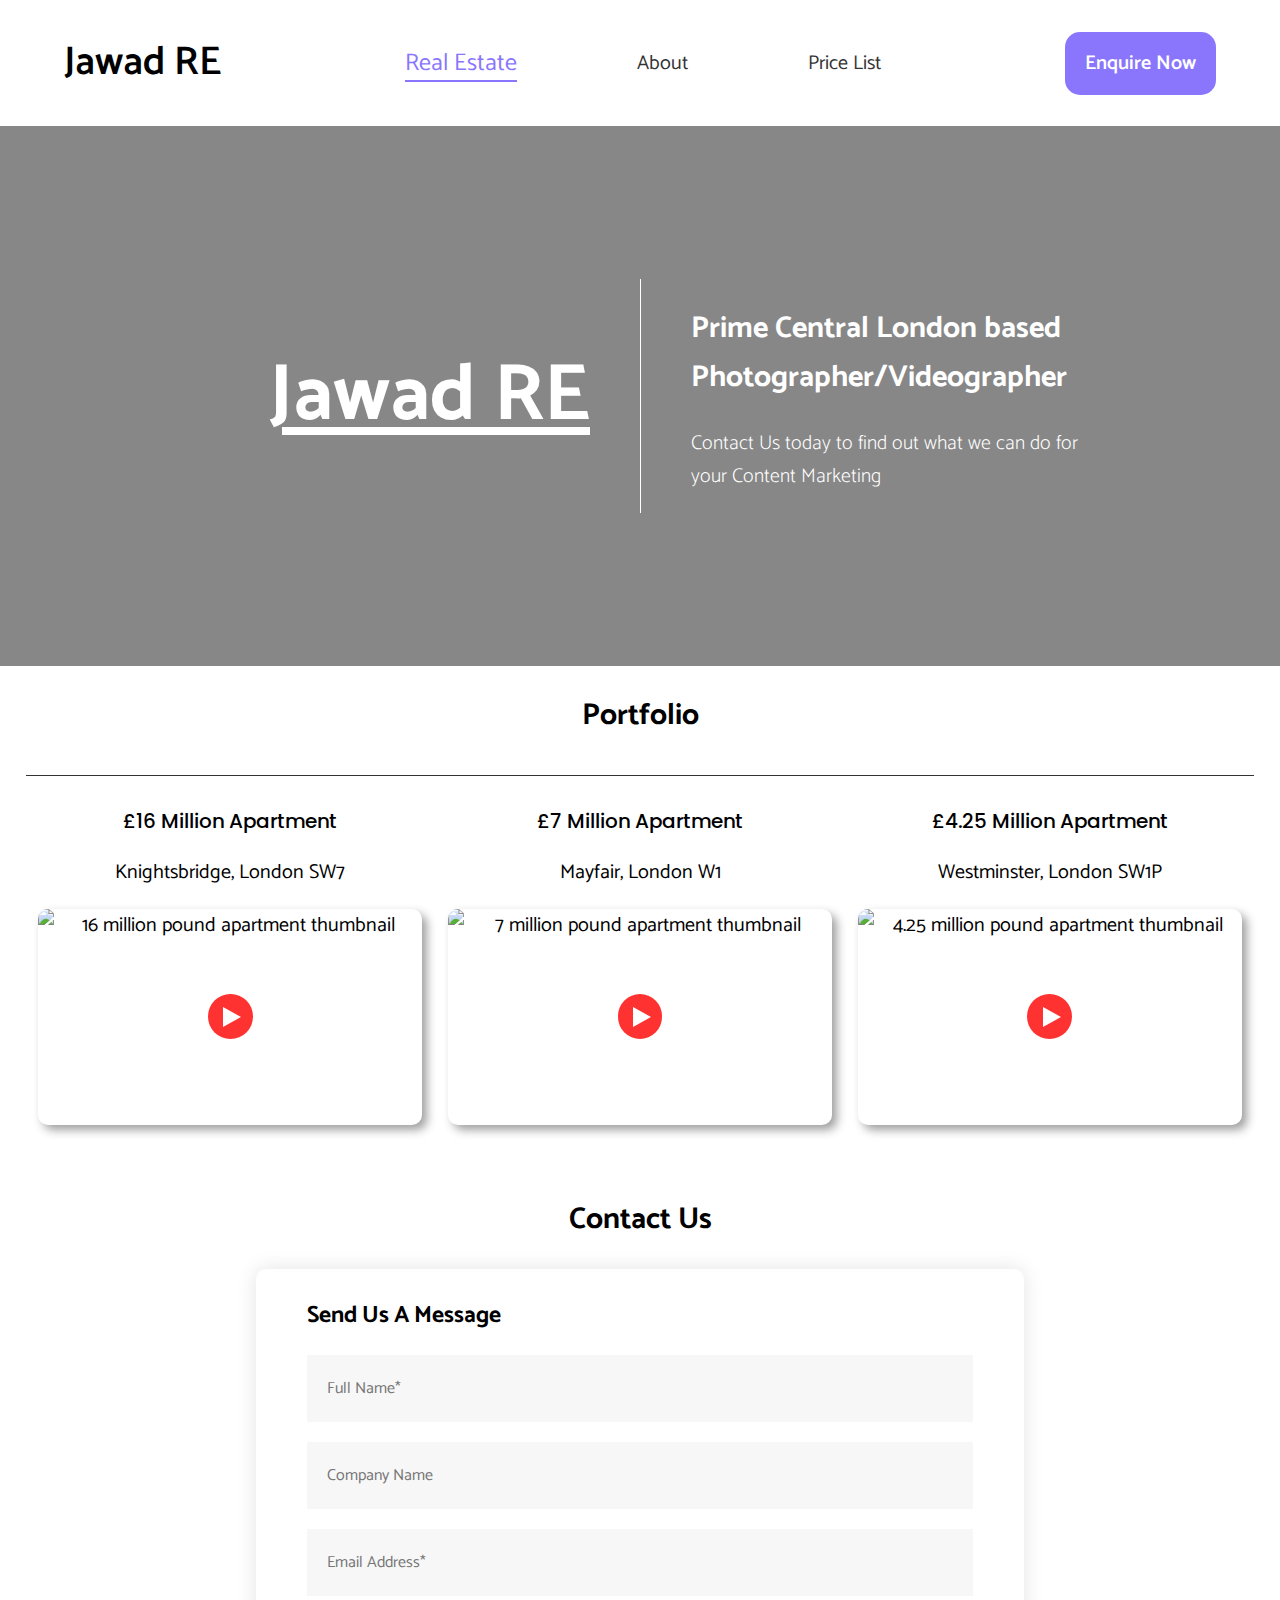
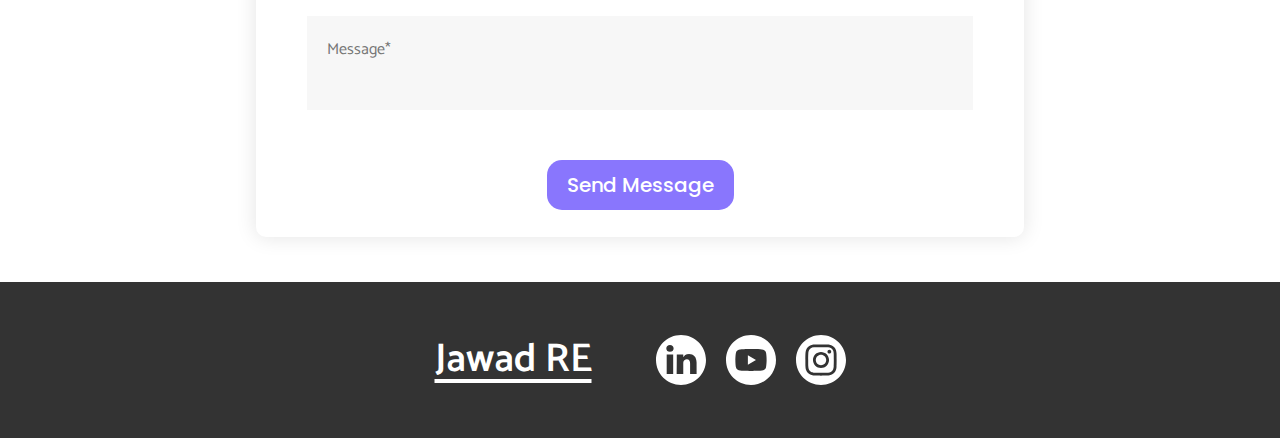
==== index.html @ 10d23f45 "Add files via upload" ====
<!DOCTYPE html>
<html lang="en">
<head>
  <meta charset="UTF-8">
  <meta http-equiv="X-UA-Compatible" content="IE=edge">
  <meta name="viewport" content="width=device-width, initial-scale=1.0">
  <title>Central London Videography</title>

  <script src="https://www.google.com/recaptcha/api.js" async defer></script>

  <link rel="stylesheet" href="styles/styles.css">
</head>
<body>
  
  <header id="home">

    <div class="logo-container">Jawad RE</div>

    <nav class="nav-bar">
      <ul class="header-links">
        <li class="nav-link"><a id="current-page" href="index.html">Real Estate</a></li>

        <li class="nav-link"><a href="about.html">About</a></li>

        <li class="nav-link"><a href="/video-portfolio-site/price-list.html">Price List</a></li>
      </ul>
    </nav>

    <div class="enquire-button-container">
      <a href="#contact">
        <button class="enquire-button">Enquire Now</button>
      </a>
    </div>

  </header>

  <main>

    <section class="hero">
      <video autoplay muted loop class="background-video">
        <source type="video/mp4" src="/video-portfolio-site/assets/portfolio-hero-bg.mp4">
      </video>

      <div class="hero-text">

        <div class="hero-logo">
          <a href="#home">
            <h1>Jawad RE</h1>
          </a>
        </div>

        <div class="hero-desc border-left">

          <div class="hero-desc-what">
            <h2>Prime Central London based Photographer/Videographer</h2>
          </div>

          <div class="hero-desc-cta">
            <p>Contact Us today to find out what we can do for your Content Marketing</p>
          </div>

        </div>

      </div>
    </section>

    <section class="portfolio">

      <div class="portfolio-title">
        <h2>Portfolio</h2>
      </div>

      <hr/>

      <div class="portfolio-links">

        <div class="video-block js-video-button" data-video-url="https://www.youtube.com/embed/voBvNcFGAcQ">
          <p class="video-description">&pound;16 Million Apartment</p>
          <p class="video-location">Knightsbridge, London SW7</p>
          <div class="video-thumbnail">
            <img src="/video-portfolio-site/assets/lancelot-thumb.jpg" alt="16 million pound apartment thumbnail">
            <div class="play-icon">
              <svg xmlns="http://www.w3.org/2000/svg" width="24" height="24" viewBox="0 0 24 24"><path d="M3 22v-20l18 10-18 10z"/></svg>
            </div>
          </div>
          
        </div>
  
        <div class="video-block js-video-button" data-video-url="https://www.youtube.com/embed/XZoLnWEjzAE">
          <p class="video-description">&pound;7 Million Apartment</p>
          <p class="video-location">Mayfair, London W1</p>
          <div class="video-thumbnail">
            <img src="/video-portfolio-site/assets/north-row-thumb.jpeg" alt="7 million pound apartment thumbnail">
            <div class="play-icon">
              <svg xmlns="http://www.w3.org/2000/svg" width="24" height="24" viewBox="0 0 24 24"><path d="M3 22v-20l18 10-18 10z"/></svg>
            </div>
          </div>
          
        </div>
  
        <div class="video-block js-video-button" data-video-url="https://www.youtube.com/embed/90T8Yp1FTvc">
          <p class="video-description">&pound;4.25 Million Apartment</p>
          <p class="video-location">Westminster, London SW1P</p>
          <div class="video-thumbnail">
            <img src="/video-portfolio-site/assets/161-millbank-thumb.jpeg" alt="4.25 million pound apartment thumbnail">
            <div class="play-icon">
              <svg xmlns="http://www.w3.org/2000/svg" width="24" height="24" viewBox="0 0 24 24"><path d="M3 22v-20l18 10-18 10z"/></svg>
            </div>
          </div>
          
        </div>

      </div>

    </section>

    <section class="contact" id="contact">
      <div class="contact-title">
        <h2>Contact Us</h2>
      </div>
      <div class="contact-form">
        <form action="https://formspree.io/f/xeqwdgkd" method="POST">

          <h3>Send Us A Message</h3>

          <input type="text" id="fullname" name="fullname" placeholder="Full Name*" required>
        
          <input type="text" id="companyname" name="companyname" placeholder="Company Name">

          <input type="email" id="email" name="email" placeholder="Email Address*" required>
        
          <textarea id="message" name="message" placeholder="Message*" required></textarea>

          <div class="g-recaptcha" data-sitekey="6LemcQUmAAAAAGO71s606Ixbt1y6eUp7bGaAw3dH"></div>
        
          <button type="submit" name="submit">Send Message</button>

        </form>        
      </div>
    </section>
  </main>

  <div class="modal-video"></div>

  <footer>
    <div class="footer-branding">

      <a href="#home">
        <div class="logo-container">Jawad RE</div>
      </a>

      <!--
      <div class="footer-email">
        <div class="mail-icon">
          <svg width="24" height="24" xmlns="http://www.w3.org/2000/svg" fill-rule="evenodd" clip-rule="evenodd"><path d="M24 21h-24v-18h24v18zm-23-16.477v15.477h22v-15.477l-10.999 10-11.001-10zm21.089-.523h-20.176l10.088 9.171 10.088-9.171z"/></svg>
        </div>
        <a href="mailto:contact@jawadre.com">contact@jawadre.com</a>
      </div>
      -->

      <div class="footer-social-links">
        <div class="social-icon linkedin-icon">
          <a href="https://www.linkedin.com/company/jawadre/" target="_blank">
            <?xml version="1.0" ?><!DOCTYPE svg  PUBLIC '-//W3C//DTD SVG 1.1//EN'  'http://www.w3.org/Graphics/SVG/1.1/DTD/svg11.dtd'><svg height="100%" style="fill-rule:evenodd;clip-rule:evenodd;stroke-linejoin:round;stroke-miterlimit:2;" version="1.1" viewBox="0 0 512 512" width="100%" xml:space="preserve" xmlns="http://www.w3.org/2000/svg" xmlns:serif="http://www.serif.com/" xmlns:xlink="http://www.w3.org/1999/xlink"><path fill="white" d="M256,0c141.29,0 256,114.71 256,256c0,141.29 -114.71,256 -256,256c-141.29,0 -256,-114.71 -256,-256c0,-141.29 114.71,-256 256,-256Zm-80.037,399.871l0,-199.921l-66.464,0l0,199.921l66.464,0Zm239.62,0l0,-114.646c0,-61.409 -32.787,-89.976 -76.509,-89.976c-35.255,0 -51.047,19.389 -59.889,33.007l0,-28.306l-66.447,0c0.881,18.757 0,199.921 0,199.921l66.446,0l0,-111.65c0,-5.976 0.43,-11.95 2.191,-16.221c4.795,-11.935 15.737,-24.299 34.095,-24.299c24.034,0 33.663,18.34 33.663,45.204l0,106.966l66.45,0Zm-272.403,-296.321c-22.74,0 -37.597,14.95 -37.597,34.545c0,19.182 14.405,34.544 36.717,34.544l0.429,0c23.175,0 37.6,-15.362 37.6,-34.544c-0.43,-19.595 -14.424,-34.545 -37.149,-34.545Z"/></svg>
          </a>
        </div>
      
        <div class="social-icon youtube-icon">
          <a href="https://www.youtube.com/channel/UCv-_ZAlJvKQ6RCoAGPpyHAA/" target="_blank">
            <?xml version="1.0" ?><!DOCTYPE svg  PUBLIC '-//W3C//DTD SVG 1.1//EN'  'http://www.w3.org/Graphics/SVG/1.1/DTD/svg11.dtd'><svg height="100%" style="fill-rule:evenodd;clip-rule:evenodd;stroke-linejoin:round;stroke-miterlimit:2;" version="1.1" viewBox="0 0 512 512" width="100%" xml:space="preserve" xmlns="http://www.w3.org/2000/svg" xmlns:serif="http://www.serif.com/" xmlns:xlink="http://www.w3.org/1999/xlink"><path fill="white" d="M256,0c141.29,0 256,114.71 256,256c0,141.29 -114.71,256 -256,256c-141.29,0 -256,-114.71 -256,-256c0,-141.29 114.71,-256 256,-256Zm153.315,178.978c-3.68,-13.769 -14.522,-24.61 -28.29,-28.29c-24.958,-6.688 -125.025,-6.688 -125.025,-6.688c0,0 -100.067,0 -125.025,6.688c-13.765,3.68 -24.61,14.521 -28.29,28.29c-6.685,24.955 -6.685,77.024 -6.685,77.024c0,0 0,52.067 6.685,77.02c3.68,13.769 14.525,24.614 28.29,28.293c24.958,6.685 125.025,6.685 125.025,6.685c0,0 100.067,0 125.025,-6.685c13.768,-3.679 24.61,-14.524 28.29,-28.293c6.685,-24.953 6.685,-77.02 6.685,-77.02c0,0 0,-52.069 -6.685,-77.024Zm-185.316,125.025l0,-96.002l83.137,48.001l-83.137,48.001Z"/></svg>
          </a>
        </div>
        
        <div class="social-icon twitter-icon">
          <?xml version="1.0" ?><!DOCTYPE svg  PUBLIC '-//W3C//DTD SVG 1.1//EN'  'http://www.w3.org/Graphics/SVG/1.1/DTD/svg11.dtd'><svg height="100%" style="fill-rule:evenodd;clip-rule:evenodd;stroke-linejoin:round;stroke-miterlimit:2;" version="1.1" viewBox="0 0 512 512" width="100%" xml:space="preserve" xmlns="http://www.w3.org/2000/svg" xmlns:serif="http://www.serif.com/" xmlns:xlink="http://www.w3.org/1999/xlink"><path fill="white" d="M256,0c141.29,0 256,114.71 256,256c0,141.29 -114.71,256 -256,256c-141.29,0 -256,-114.71 -256,-256c0,-141.29 114.71,-256 256,-256Zm-45.091,392.158c113.283,0 175.224,-93.87 175.224,-175.223c0,-2.682 0,-5.364 -0.128,-7.919c12.005,-8.684 22.478,-19.54 30.779,-31.928c-10.983,4.853 -22.861,8.174 -35.377,9.706c12.772,-7.663 22.478,-19.668 27.076,-34.099c-11.878,7.024 -25.032,12.132 -39.081,14.942c-11.239,-12.005 -27.203,-19.412 -44.955,-19.412c-33.972,0 -61.558,27.586 -61.558,61.558c0,4.853 0.511,9.578 1.66,14.048c-51.213,-2.554 -96.552,-27.075 -126.947,-64.368c-5.237,9.068 -8.302,19.668 -8.302,30.907c0,21.328 10.856,40.23 27.459,51.213c-10.09,-0.255 -19.541,-3.065 -27.842,-7.662l0,0.766c0,29.885 21.2,54.661 49.425,60.409c-5.108,1.404 -10.6,2.171 -16.219,2.171c-3.96,0 -7.791,-0.383 -11.622,-1.15c7.79,24.521 30.523,42.274 57.471,42.784c-21.073,16.476 -47.637,26.31 -76.501,26.31c-4.981,0 -9.834,-0.256 -14.687,-0.894c26.948,17.624 59.387,27.841 94.125,27.841Z"/></svg>
        </div>
      
        <div class="social-icon instagram-icon">
          <a href="https://www.instagram.com/jawadrealestate/" target="_blank">
            <?xml version="1.0" ?><!DOCTYPE svg  PUBLIC '-//W3C//DTD SVG 1.1//EN'  'http://www.w3.org/Graphics/SVG/1.1/DTD/svg11.dtd'><svg height="100%" style="fill-rule:evenodd;clip-rule:evenodd;stroke-linejoin:round;stroke-miterlimit:2;" version="1.1" viewBox="0 0 512 512" width="100%" xml:space="preserve" xmlns="http://www.w3.org/2000/svg" xmlns:serif="http://www.serif.com/" xmlns:xlink="http://www.w3.org/1999/xlink"><path fill="white" d="M256,0c141.29,0 256,114.71 256,256c0,141.29 -114.71,256 -256,256c-141.29,0 -256,-114.71 -256,-256c0,-141.29 114.71,-256 256,-256Zm0,96c-43.453,0 -48.902,0.184 -65.968,0.963c-17.03,0.777 -28.661,3.482 -38.839,7.437c-10.521,4.089 -19.444,9.56 -28.339,18.455c-8.895,8.895 -14.366,17.818 -18.455,28.339c-3.955,10.177 -6.659,21.808 -7.437,38.838c-0.778,17.066 -0.962,22.515 -0.962,65.968c0,43.453 0.184,48.902 0.962,65.968c0.778,17.03 3.482,28.661 7.437,38.838c4.089,10.521 9.56,19.444 18.455,28.34c8.895,8.895 17.818,14.366 28.339,18.455c10.178,3.954 21.809,6.659 38.839,7.436c17.066,0.779 22.515,0.963 65.968,0.963c43.453,0 48.902,-0.184 65.968,-0.963c17.03,-0.777 28.661,-3.482 38.838,-7.436c10.521,-4.089 19.444,-9.56 28.34,-18.455c8.895,-8.896 14.366,-17.819 18.455,-28.34c3.954,-10.177 6.659,-21.808 7.436,-38.838c0.779,-17.066 0.963,-22.515 0.963,-65.968c0,-43.453 -0.184,-48.902 -0.963,-65.968c-0.777,-17.03 -3.482,-28.661 -7.436,-38.838c-4.089,-10.521 -9.56,-19.444 -18.455,-28.339c-8.896,-8.895 -17.819,-14.366 -28.34,-18.455c-10.177,-3.955 -21.808,-6.66 -38.838,-7.437c-17.066,-0.779 -22.515,-0.963 -65.968,-0.963Zm0,28.829c42.722,0 47.782,0.163 64.654,0.933c15.6,0.712 24.071,3.318 29.709,5.509c7.469,2.902 12.799,6.37 18.397,11.969c5.6,5.598 9.067,10.929 11.969,18.397c2.191,5.638 4.798,14.109 5.509,29.709c0.77,16.872 0.933,21.932 0.933,64.654c0,42.722 -0.163,47.782 -0.933,64.654c-0.711,15.6 -3.318,24.071 -5.509,29.709c-2.902,7.469 -6.369,12.799 -11.969,18.397c-5.598,5.6 -10.928,9.067 -18.397,11.969c-5.638,2.191 -14.109,4.798 -29.709,5.509c-16.869,0.77 -21.929,0.933 -64.654,0.933c-42.725,0 -47.784,-0.163 -64.654,-0.933c-15.6,-0.711 -24.071,-3.318 -29.709,-5.509c-7.469,-2.902 -12.799,-6.369 -18.398,-11.969c-5.599,-5.598 -9.066,-10.928 -11.968,-18.397c-2.191,-5.638 -4.798,-14.109 -5.51,-29.709c-0.77,-16.872 -0.932,-21.932 -0.932,-64.654c0,-42.722 0.162,-47.782 0.932,-64.654c0.712,-15.6 3.319,-24.071 5.51,-29.709c2.902,-7.468 6.369,-12.799 11.968,-18.397c5.599,-5.599 10.929,-9.067 18.398,-11.969c5.638,-2.191 14.109,-4.797 29.709,-5.509c16.872,-0.77 21.932,-0.933 64.654,-0.933Zm0,49.009c-45.377,0 -82.162,36.785 -82.162,82.162c0,45.377 36.785,82.162 82.162,82.162c45.377,0 82.162,-36.785 82.162,-82.162c0,-45.377 -36.785,-82.162 -82.162,-82.162Zm0,135.495c-29.455,0 -53.333,-23.878 -53.333,-53.333c0,-29.455 23.878,-53.333 53.333,-53.333c29.455,0 53.333,23.878 53.333,53.333c0,29.455 -23.878,53.333 -53.333,53.333Zm104.609,-138.741c0,10.604 -8.597,19.199 -19.201,19.199c-10.603,0 -19.199,-8.595 -19.199,-19.199c0,-10.604 8.596,-19.2 19.199,-19.2c10.604,0 19.201,8.596 19.201,19.2Z"/></svg>
          </a>
        </div>
      </div>

    </div>

  <!--
    <div class="footer-useful-links">
      <div class="footer-title">
        <h2>Useful Links</h2>
      </div>
      <div class="footer-link-container">
        <nav>
          <ul class="footer-links">
            <li><a href="#">Real Estate Videography</a></li>
            <li><a href="#">About</a></li>
            <li><a href="#">Contact Us</a></li>
          </ul>
        </nav>
      </div>
    </div>
  -->

  </footer>

<script src="videos.js"></script>

</body>
</html>
---- styles/styles.css ----
/* FONT IMPORTS */

@font-face {
    font-family: 'Catamaran';
    src: url('../fonts/Catamaran/Catamaran-VariableFont_wght.woff2') format('woff2');
  }
  
  @font-face {
    font-family: 'Poppins';
    src: url('../fonts/Poppins/Poppins-ExtraLight.ttf') format('truetype');
    font-weight: 200;
  }
  
  @font-face {
    font-family: 'Poppins';
    src: url('../fonts/Poppins/Poppins-Light.ttf') format('truetype');
    font-weight: 300;
  }
  
  @font-face {
    font-family: 'Poppins';
    src: url('../fonts/Poppins/Poppins-Regular.ttf') format('truetype');
    font-weight: 400;
  }
  
  @font-face {
    font-family: 'Poppins';
    src: url('../fonts/Poppins/Poppins-Medium.ttf') format('truetype');
    font-weight: 500;
  }
  
  @font-face {
    font-family: 'Poppins';
    src: url('../fonts/Poppins/Poppins-SemiBold.ttf') format('truetype');
    font-weight: 600;
  }
  
  @font-face {
    font-family: 'Poppins';
    src: url('../fonts/Poppins/Poppins-Bold.ttf') format('truetype');
    font-weight: 700;
  }

/* GENERAL STYLING */

html {
  scroll-behavior: smooth;
}

body {
  font-family: 'Catamaran', sans-serif;
  margin: 0;
  font-size: 1.25rem;
}

ul {
  list-style-type: none;
  padding: 0;
  margin: 0;
}

a {
  text-underline-offset: 8px;
  color: white;
}

button {
  font-size: 1.25rem;
}

.border-left {
  border-left: 1px solid white;
}

img {
  aspect-ratio: 16/9;
  width: 100%;
  height: auto;
  border-radius: 10px;
  box-shadow: 5px 5px 10px #33333377;
}

hr {
  border: 0;
  clear:both;
  display:block;
  width: 96%;               
  background-color:#333;
  height: 1px;
}

/* HEADER STYLING */

header {
  display: flex;
  align-items: center;
  justify-content: space-between;
  padding: 30px 5%;
}

header a {
  color: #333;
  text-decoration-line: none;
}

.nav-bar {
  flex: 1;
  max-width: 600px;
}

.header-links {
  display: flex;
  align-items: center;
  justify-content: center;
}

.logo-container,
.hero-logo {
  font-family: 'Catamaran', sans-serif;
  font-weight: 600;
  font-size: 2.5rem;
  white-space: nowrap;
  cursor: pointer;
}

.nav-link {
  font-family: 'Catamaran', sans-serif;
  color: #333;
  cursor: pointer;
  margin: 0 10%;
  transition: 0.3s ease;
}

.nav-link:hover {
  scale: 1.2;
  text-decoration-line: underline;
  text-underline-offset: 8px;
}

.nav-link:active {
  scale: 1;
}

#current-page {
  color: #8976FD;
  text-decoration-line: underline;
  text-underline-offset: 10px;
  font-size: larger;
}

.enquire-button {
  cursor: pointer;
  font-family: 'Catamaran', sans-serif;
  font-weight: 600;
  color: white;
  text-align: center;
  background-color: #8976FD;
  padding: 15px 20px;
  border: none;
  border-radius: 15px;
  white-space: nowrap;
  transition: 0.3s ease;
}

.enquire-button:hover {
  scale: 1.2;
  background-color: #FCA61F;
}

.enquire-button:active {
  scale: 1;
  opacity: 0.6;
}

/* HERO STYLING */

.hero {
  min-height: 60vh;
  overflow: hidden;
  position: relative;
  background-color: rgba(16, 16, 16, 0.5);
  display: flex;
  justify-content: center;
}

.background-video {
  position: absolute;
  top: 50%;
  left: 50%;
  min-width: 100%;
  min-height: 100%;
  transform: translate(-50%, -50%);
  z-index: -1;
}

.hero-text {
  color: white;
  display: grid;
  grid-template-columns: 35vw 35vw;
  align-items: center;
}

.hero-logo {
  display: flex;
  justify-content: right;
  padding-right: 50px;
}

.hero-desc {
  padding-left: 50px;
  max-width: 45ch;
  font-size: 1.25rem;
}

.hero-desc-cta {
  font-weight: 200;
}

/* PORTFOLIO STYLING */

.portfolio {
  display: flex;
  flex-direction: column;
  text-align: center;
}

.portfolio-links {
  display: grid;
  grid-template-columns: 30% 30% 30%;
  justify-content: center;
  gap: 2%;
}

.video-block {
  cursor: pointer;
}

.video-description {
  font-family: 'Poppins', sans-serif;
  font-weight: 500;
}

.video-thumbnail {
  position: relative;
  display: flex;
  align-items: center;
  justify-content: center;
}

.play-icon {
  position: absolute;
  background-color: rgb(255, 50, 50);
  fill: white;
  display: flex;
  align-items: center;
  justify-content: center;
  height: 3.5vw;
  width: 3.5vw;
  border-radius: 50%;
}

.play-icon svg {
  margin-left: 4px;
}

/* CONTACT FORM STYLING */

.contact {
  margin: 5vh 0;
  display: flex;
  flex-direction: column;
  align-items: center;
}

.contact-form {
  border: none;
  border-radius: 10px;
  width: 60vw;
  box-shadow: 0 0 20px 1px rgba(0, 0, 0, 0.1);
}

form {
  display: flex;
  flex-direction: column;
  padding: 3vh 4vw;
}

form h3 {
  margin: 0 0 10px;
}

form input, form textarea {
  font-family: 'Catamaran', sans-serif;
  font-size: 16px;
  margin: 10px 0;
  border: 0;
  padding: 20px;
  background: #f7f7f7;
  outline: none;
  color: #333;
}

form textarea {
  resize: none;
}

form button {
  font-family: 'Poppins', sans-serif;
  font-weight: 500;
  margin: 20px auto 0;
  padding: 10px 20px;
  color: white;
  background-color: #8976FD;
  border: none;
  border-radius: 15px;
  white-space: nowrap;
  cursor: pointer;
  transition: 0.5s ease;
}

form button:hover {
  scale: 1.2;
  background-color: #FCA61F;
}

form button:active {
  scale: 1;
  opacity: 0.6;
}

.g-recaptcha {
  margin: 20px auto 0;
}

/* FOOTER STYLING */

footer {
  padding: 5vh;
  background-color: #333;
  color: white;
  display: flex;
  align-items: top;
  column-gap: 10%;
  align-items: center;
  justify-content: center;
}

.footer-branding {
  display: flex;
  align-items: center;
  gap: 5vw;
}

/*
.footer-links {
  display: flex;
  gap: 5vw;
}

.footer-useful-links {
  display: none;
}


.footer-email {
  display: flex;
  gap: 5px;
  align-items: center;
  transition: 0.5s ease;
}

.footer-email:hover {
  scale: 1.2;
}

.mail-icon {
  fill: white;
  display: flex;
  align-items: center;
}
*/

.footer-social-links {
  display: flex;
  gap: 20px;
  align-items: center;
}

.social-icon {
  height: 50px;
  width: auto;
  cursor: pointer;
  transition: 0.5s ease;
}

.social-icon:hover {
  scale: 1.2;
}

.twitter-icon {
  display: none;
}

/* VIDEO MODAL STYLING */

.modal-video {
  position: fixed;
  top: 0;
  left: 0;
  z-index: 1000;
  height: 100vh;
  width: 100vw;
  background: rgba(0, 0, 0, 0.8);
  backdrop-filter: blur(5px);
  overflow-y: scroll;
  display: flex;
  align-items: center;
  justify-content: center;
  transition: opacity 0.4s ease-in-out;
}

.modal {
  width: 90vw;
  position: relative;
  padding-top: 56.25%;
  margin: 2em 0;
}

.modal iframe {
  position: absolute;
  top: 0;
  left: 0;
  border: none;
  width: 100%;
  height: 100%;
}

.modal-video {
  display: none;
  opacity: 0;
}
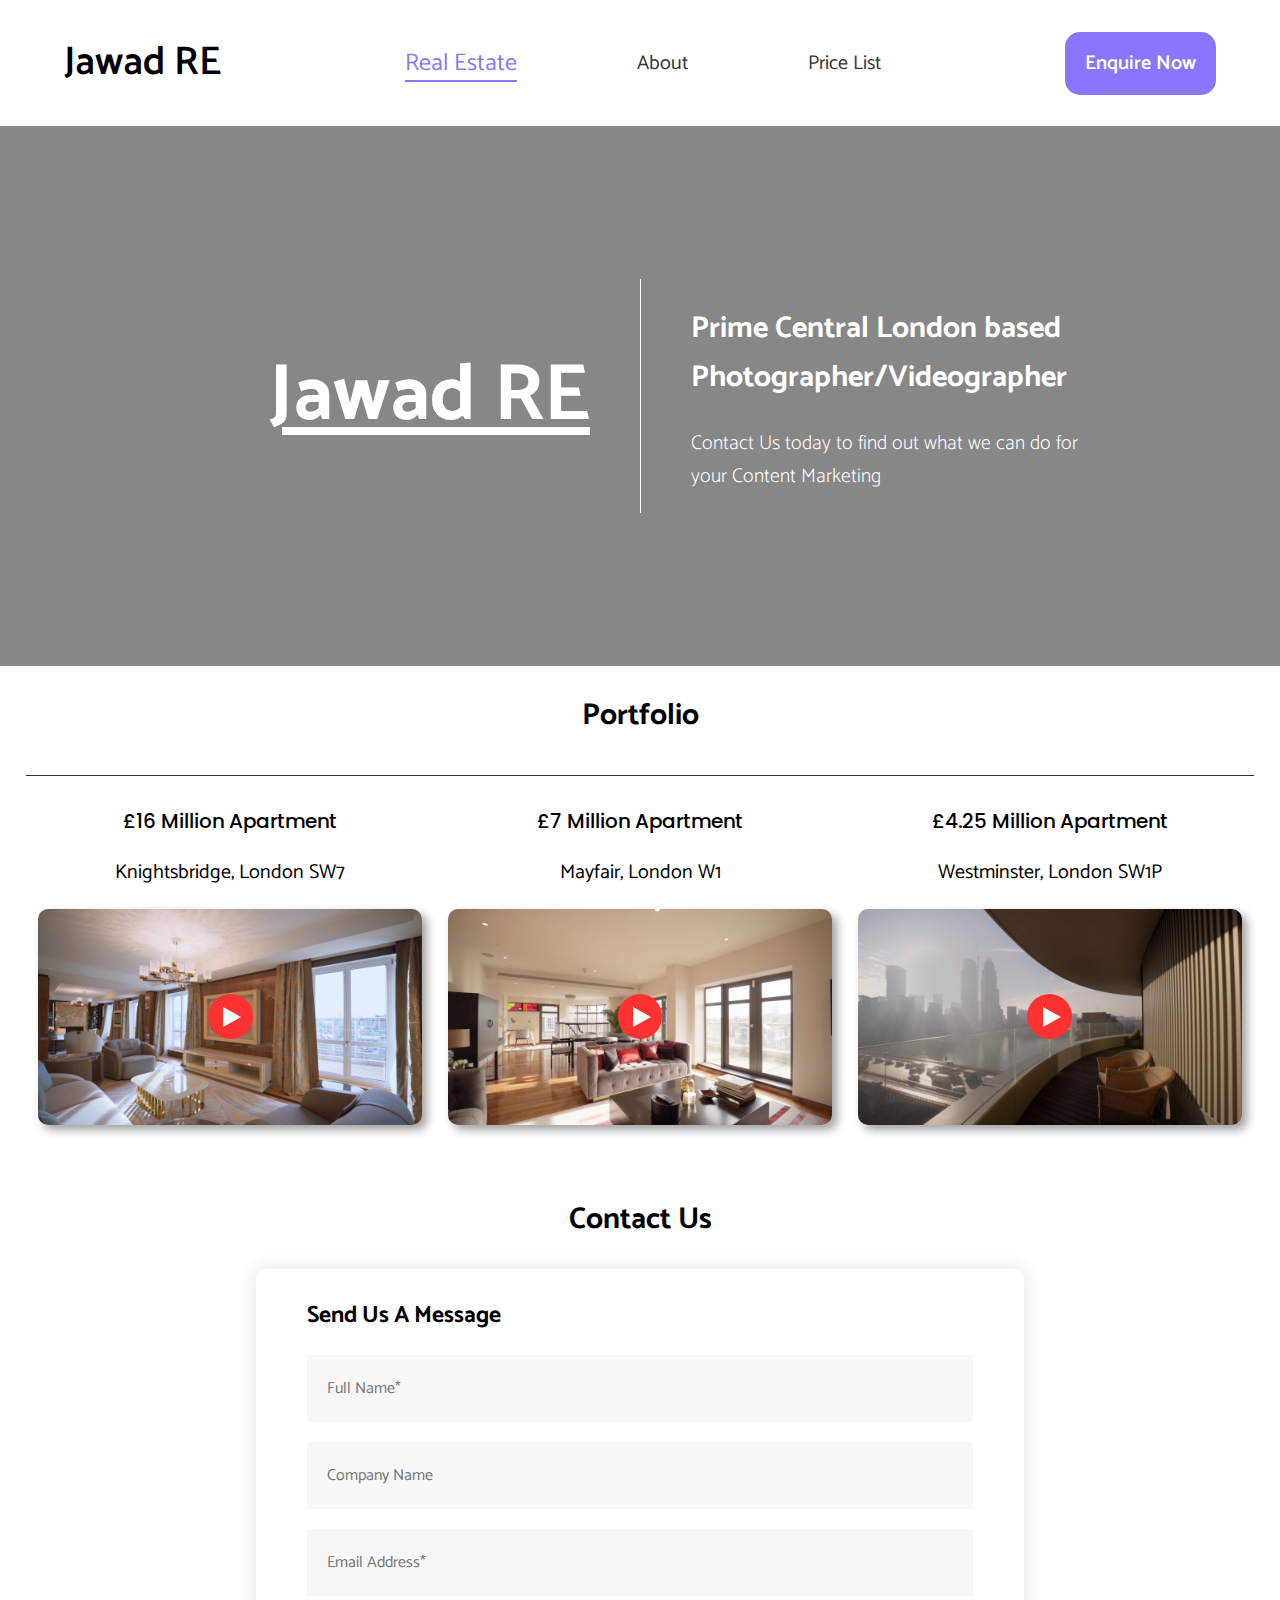
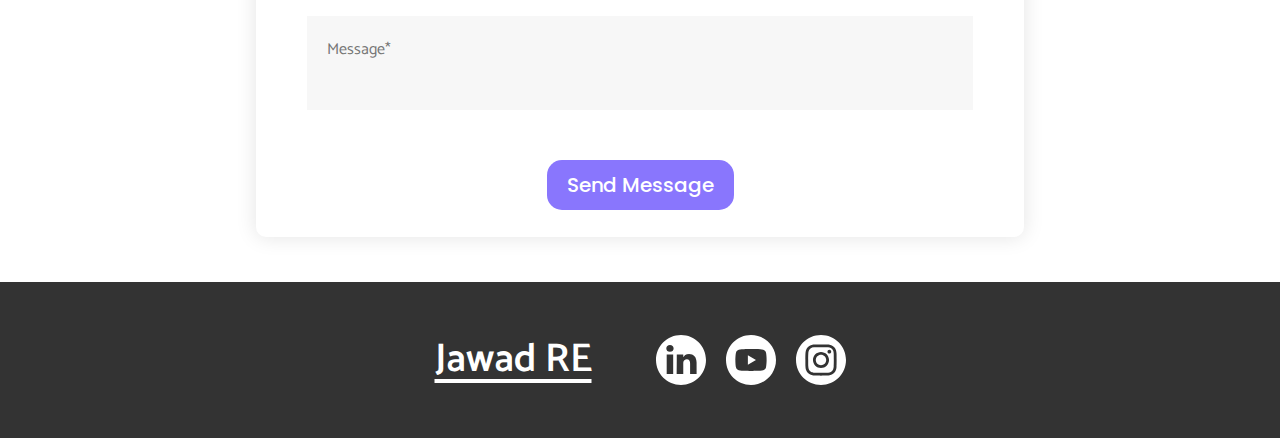
==== commit 5dc8e1ee: "Update index.html" ====
--- a/index.html
+++ b/index.html
@@ -22,7 +22,7 @@
 
         <li class="nav-link"><a href="about.html">About</a></li>
 
-        <li class="nav-link"><a href="/video-portfolio-site/price-list.html">Price List</a></li>
+        <li class="nav-link"><a href="price-list.html">Price List</a></li>
       </ul>
     </nav>
 
@@ -38,7 +38,7 @@
 
     <section class="hero">
       <video autoplay muted loop class="background-video">
-        <source type="video/mp4" src="/video-portfolio-site/assets/portfolio-hero-bg.mp4">
+        <source type="video/mp4" src="assets/portfolio-hero-bg.mp4">
       </video>
 
       <div class="hero-text">
@@ -78,7 +78,7 @@
           <p class="video-description">&pound;16 Million Apartment</p>
           <p class="video-location">Knightsbridge, London SW7</p>
           <div class="video-thumbnail">
-            <img src="/video-portfolio-site/assets/lancelot-thumb.jpg" alt="16 million pound apartment thumbnail">
+            <img src="assets/lancelot-thumb.jpg" alt="16 million pound apartment thumbnail">
             <div class="play-icon">
               <svg xmlns="http://www.w3.org/2000/svg" width="24" height="24" viewBox="0 0 24 24"><path d="M3 22v-20l18 10-18 10z"/></svg>
             </div>
@@ -90,7 +90,7 @@
           <p class="video-description">&pound;7 Million Apartment</p>
           <p class="video-location">Mayfair, London W1</p>
           <div class="video-thumbnail">
-            <img src="/video-portfolio-site/assets/north-row-thumb.jpeg" alt="7 million pound apartment thumbnail">
+            <img src="assets/north-row-thumb.jpeg" alt="7 million pound apartment thumbnail">
             <div class="play-icon">
               <svg xmlns="http://www.w3.org/2000/svg" width="24" height="24" viewBox="0 0 24 24"><path d="M3 22v-20l18 10-18 10z"/></svg>
             </div>
@@ -102,7 +102,7 @@
           <p class="video-description">&pound;4.25 Million Apartment</p>
           <p class="video-location">Westminster, London SW1P</p>
           <div class="video-thumbnail">
-            <img src="/video-portfolio-site/assets/161-millbank-thumb.jpeg" alt="4.25 million pound apartment thumbnail">
+            <img src="assets/161-millbank-thumb.jpeg" alt="4.25 million pound apartment thumbnail">
             <div class="play-icon">
               <svg xmlns="http://www.w3.org/2000/svg" width="24" height="24" viewBox="0 0 24 24"><path d="M3 22v-20l18 10-18 10z"/></svg>
             </div>
@@ -206,4 +206,4 @@
 <script src="videos.js"></script>
 
 </body>
-</html>+</html>
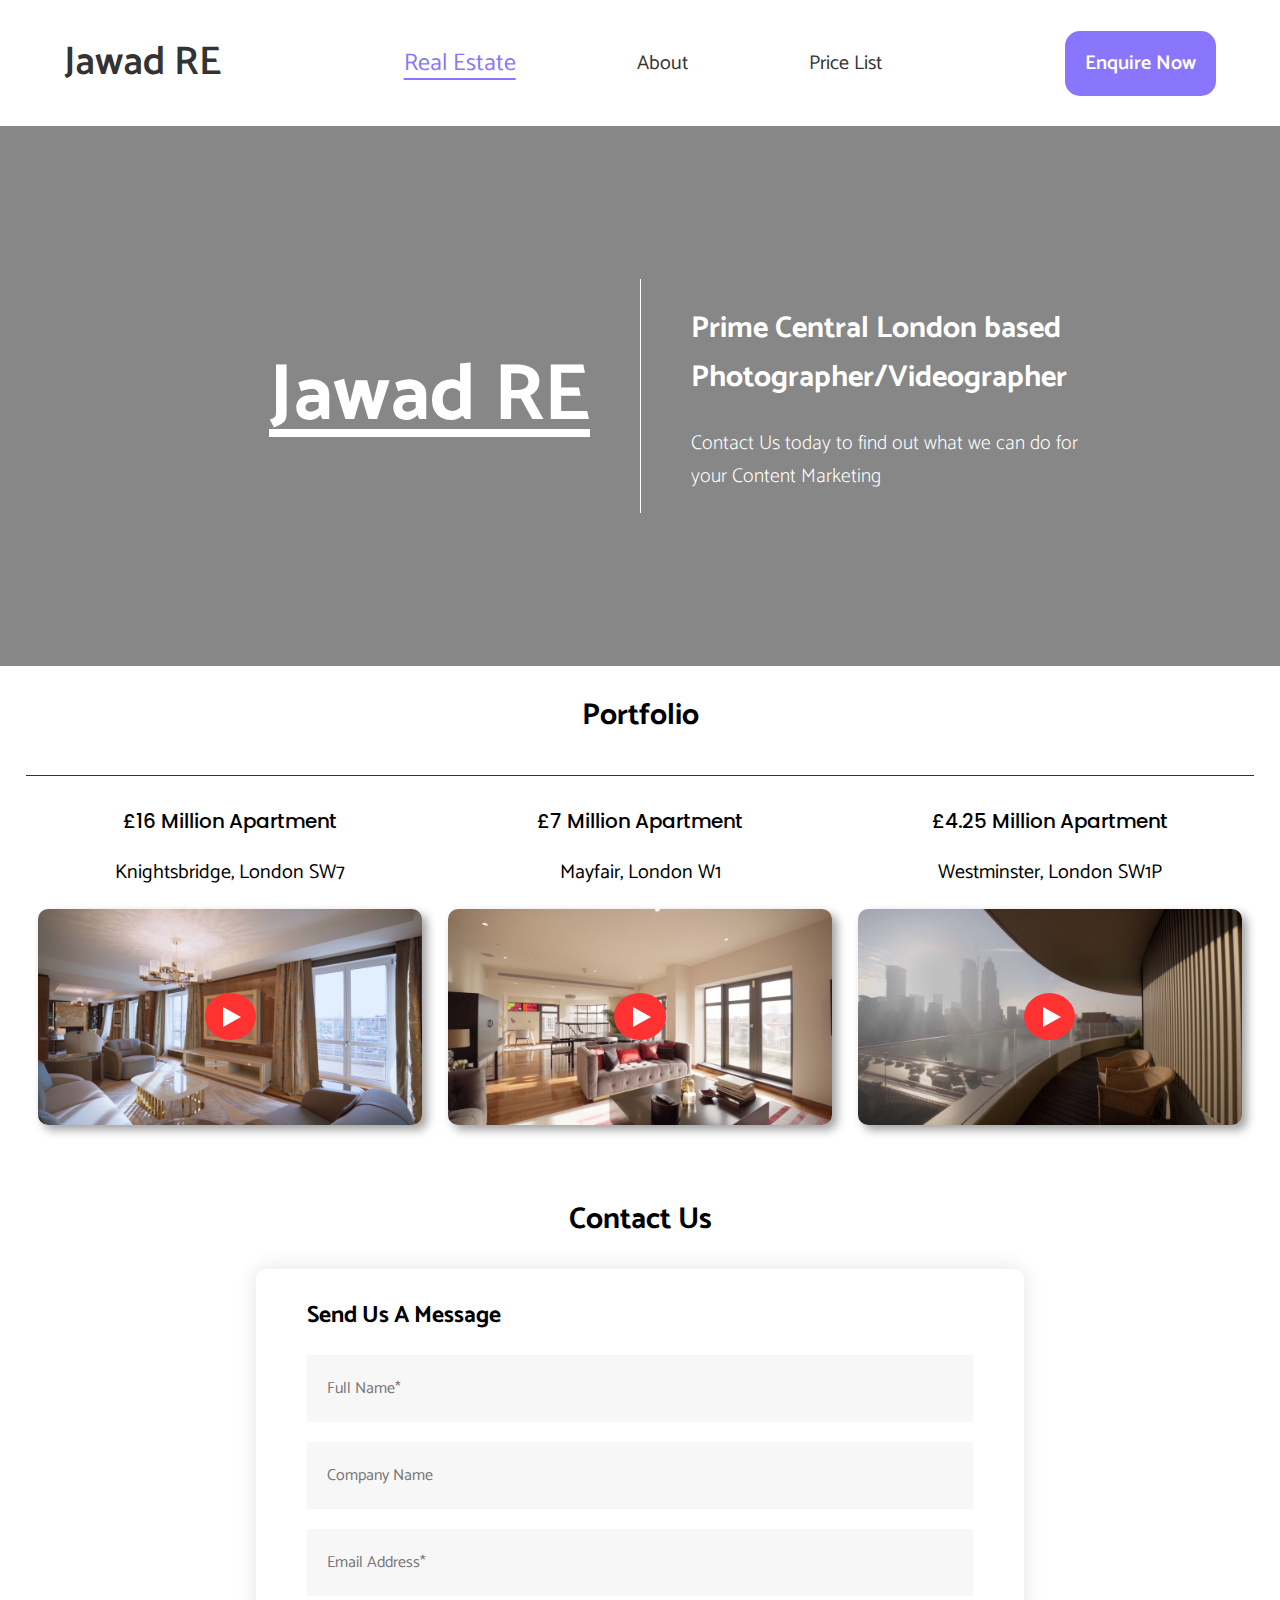
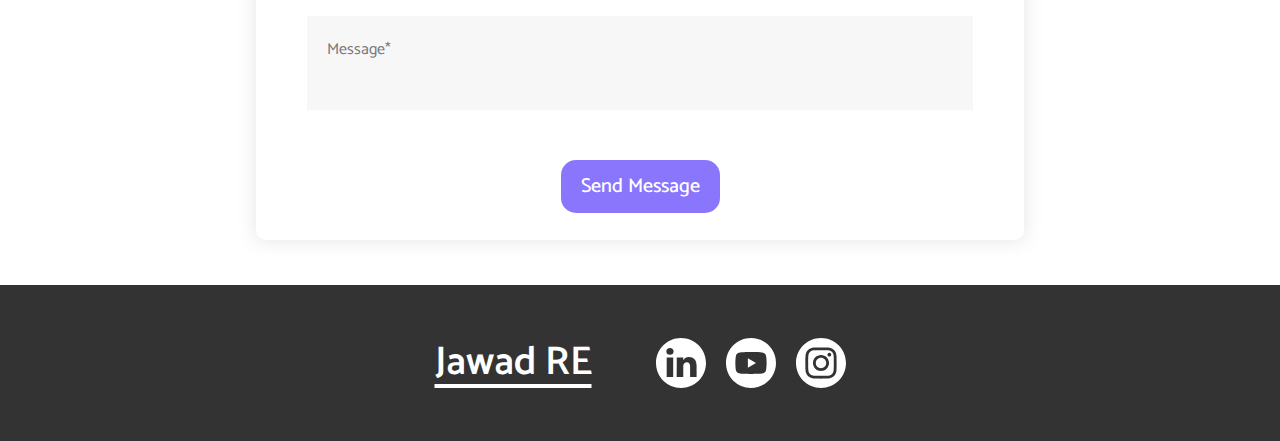
==== commit 32162783: "Add files via upload" ====
--- a/index.html
+++ b/index.html
@@ -9,12 +9,15 @@
   <script src="https://www.google.com/recaptcha/api.js" async defer></script>
 
   <link rel="stylesheet" href="styles/styles.css">
+  <link rel="stylesheet" href="styles/header.css">
+  <link rel="stylesheet" href="styles/footer.css">
+  <link rel="stylesheet" href="styles/index.css">
 </head>
 <body>
   
   <header id="home">
 
-    <div class="logo-container">Jawad RE</div>
+    <div class="logo-container"><a href="index.html">Jawad RE</a></div>
 
     <nav class="nav-bar">
       <ul class="header-links">
@@ -38,7 +41,7 @@
 
     <section class="hero">
       <video autoplay muted loop class="background-video">
-        <source type="video/mp4" src="assets/portfolio-hero-bg.mp4">
+        <source type="video/mp4" src="/video-portfolio-site/assets/portfolio-hero-bg.mp4">
       </video>
 
       <div class="hero-text">
@@ -145,18 +148,7 @@
   <footer>
     <div class="footer-branding">
 
-      <a href="#home">
-        <div class="logo-container">Jawad RE</div>
-      </a>
-
-      <!--
-      <div class="footer-email">
-        <div class="mail-icon">
-          <svg width="24" height="24" xmlns="http://www.w3.org/2000/svg" fill-rule="evenodd" clip-rule="evenodd"><path d="M24 21h-24v-18h24v18zm-23-16.477v15.477h22v-15.477l-10.999 10-11.001-10zm21.089-.523h-20.176l10.088 9.171 10.088-9.171z"/></svg>
-        </div>
-        <a href="mailto:contact@jawadre.com">contact@jawadre.com</a>
-      </div>
-      -->
+      <div class="logo-container"><a href="index.html#home">Jawad RE</a></div>
 
       <div class="footer-social-links">
         <div class="social-icon linkedin-icon">
@@ -170,11 +162,7 @@
             <?xml version="1.0" ?><!DOCTYPE svg  PUBLIC '-//W3C//DTD SVG 1.1//EN'  'http://www.w3.org/Graphics/SVG/1.1/DTD/svg11.dtd'><svg height="100%" style="fill-rule:evenodd;clip-rule:evenodd;stroke-linejoin:round;stroke-miterlimit:2;" version="1.1" viewBox="0 0 512 512" width="100%" xml:space="preserve" xmlns="http://www.w3.org/2000/svg" xmlns:serif="http://www.serif.com/" xmlns:xlink="http://www.w3.org/1999/xlink"><path fill="white" d="M256,0c141.29,0 256,114.71 256,256c0,141.29 -114.71,256 -256,256c-141.29,0 -256,-114.71 -256,-256c0,-141.29 114.71,-256 256,-256Zm153.315,178.978c-3.68,-13.769 -14.522,-24.61 -28.29,-28.29c-24.958,-6.688 -125.025,-6.688 -125.025,-6.688c0,0 -100.067,0 -125.025,6.688c-13.765,3.68 -24.61,14.521 -28.29,28.29c-6.685,24.955 -6.685,77.024 -6.685,77.024c0,0 0,52.067 6.685,77.02c3.68,13.769 14.525,24.614 28.29,28.293c24.958,6.685 125.025,6.685 125.025,6.685c0,0 100.067,0 125.025,-6.685c13.768,-3.679 24.61,-14.524 28.29,-28.293c6.685,-24.953 6.685,-77.02 6.685,-77.02c0,0 0,-52.069 -6.685,-77.024Zm-185.316,125.025l0,-96.002l83.137,48.001l-83.137,48.001Z"/></svg>
           </a>
         </div>
-        
-        <div class="social-icon twitter-icon">
-          <?xml version="1.0" ?><!DOCTYPE svg  PUBLIC '-//W3C//DTD SVG 1.1//EN'  'http://www.w3.org/Graphics/SVG/1.1/DTD/svg11.dtd'><svg height="100%" style="fill-rule:evenodd;clip-rule:evenodd;stroke-linejoin:round;stroke-miterlimit:2;" version="1.1" viewBox="0 0 512 512" width="100%" xml:space="preserve" xmlns="http://www.w3.org/2000/svg" xmlns:serif="http://www.serif.com/" xmlns:xlink="http://www.w3.org/1999/xlink"><path fill="white" d="M256,0c141.29,0 256,114.71 256,256c0,141.29 -114.71,256 -256,256c-141.29,0 -256,-114.71 -256,-256c0,-141.29 114.71,-256 256,-256Zm-45.091,392.158c113.283,0 175.224,-93.87 175.224,-175.223c0,-2.682 0,-5.364 -0.128,-7.919c12.005,-8.684 22.478,-19.54 30.779,-31.928c-10.983,4.853 -22.861,8.174 -35.377,9.706c12.772,-7.663 22.478,-19.668 27.076,-34.099c-11.878,7.024 -25.032,12.132 -39.081,14.942c-11.239,-12.005 -27.203,-19.412 -44.955,-19.412c-33.972,0 -61.558,27.586 -61.558,61.558c0,4.853 0.511,9.578 1.66,14.048c-51.213,-2.554 -96.552,-27.075 -126.947,-64.368c-5.237,9.068 -8.302,19.668 -8.302,30.907c0,21.328 10.856,40.23 27.459,51.213c-10.09,-0.255 -19.541,-3.065 -27.842,-7.662l0,0.766c0,29.885 21.2,54.661 49.425,60.409c-5.108,1.404 -10.6,2.171 -16.219,2.171c-3.96,0 -7.791,-0.383 -11.622,-1.15c7.79,24.521 30.523,42.274 57.471,42.784c-21.073,16.476 -47.637,26.31 -76.501,26.31c-4.981,0 -9.834,-0.256 -14.687,-0.894c26.948,17.624 59.387,27.841 94.125,27.841Z"/></svg>
-        </div>
-      
+     
         <div class="social-icon instagram-icon">
           <a href="https://www.instagram.com/jawadrealestate/" target="_blank">
             <?xml version="1.0" ?><!DOCTYPE svg  PUBLIC '-//W3C//DTD SVG 1.1//EN'  'http://www.w3.org/Graphics/SVG/1.1/DTD/svg11.dtd'><svg height="100%" style="fill-rule:evenodd;clip-rule:evenodd;stroke-linejoin:round;stroke-miterlimit:2;" version="1.1" viewBox="0 0 512 512" width="100%" xml:space="preserve" xmlns="http://www.w3.org/2000/svg" xmlns:serif="http://www.serif.com/" xmlns:xlink="http://www.w3.org/1999/xlink"><path fill="white" d="M256,0c141.29,0 256,114.71 256,256c0,141.29 -114.71,256 -256,256c-141.29,0 -256,-114.71 -256,-256c0,-141.29 114.71,-256 256,-256Zm0,96c-43.453,0 -48.902,0.184 -65.968,0.963c-17.03,0.777 -28.661,3.482 -38.839,7.437c-10.521,4.089 -19.444,9.56 -28.339,18.455c-8.895,8.895 -14.366,17.818 -18.455,28.339c-3.955,10.177 -6.659,21.808 -7.437,38.838c-0.778,17.066 -0.962,22.515 -0.962,65.968c0,43.453 0.184,48.902 0.962,65.968c0.778,17.03 3.482,28.661 7.437,38.838c4.089,10.521 9.56,19.444 18.455,28.34c8.895,8.895 17.818,14.366 28.339,18.455c10.178,3.954 21.809,6.659 38.839,7.436c17.066,0.779 22.515,0.963 65.968,0.963c43.453,0 48.902,-0.184 65.968,-0.963c17.03,-0.777 28.661,-3.482 38.838,-7.436c10.521,-4.089 19.444,-9.56 28.34,-18.455c8.895,-8.896 14.366,-17.819 18.455,-28.34c3.954,-10.177 6.659,-21.808 7.436,-38.838c0.779,-17.066 0.963,-22.515 0.963,-65.968c0,-43.453 -0.184,-48.902 -0.963,-65.968c-0.777,-17.03 -3.482,-28.661 -7.436,-38.838c-4.089,-10.521 -9.56,-19.444 -18.455,-28.339c-8.896,-8.895 -17.819,-14.366 -28.34,-18.455c-10.177,-3.955 -21.808,-6.66 -38.838,-7.437c-17.066,-0.779 -22.515,-0.963 -65.968,-0.963Zm0,28.829c42.722,0 47.782,0.163 64.654,0.933c15.6,0.712 24.071,3.318 29.709,5.509c7.469,2.902 12.799,6.37 18.397,11.969c5.6,5.598 9.067,10.929 11.969,18.397c2.191,5.638 4.798,14.109 5.509,29.709c0.77,16.872 0.933,21.932 0.933,64.654c0,42.722 -0.163,47.782 -0.933,64.654c-0.711,15.6 -3.318,24.071 -5.509,29.709c-2.902,7.469 -6.369,12.799 -11.969,18.397c-5.598,5.6 -10.928,9.067 -18.397,11.969c-5.638,2.191 -14.109,4.798 -29.709,5.509c-16.869,0.77 -21.929,0.933 -64.654,0.933c-42.725,0 -47.784,-0.163 -64.654,-0.933c-15.6,-0.711 -24.071,-3.318 -29.709,-5.509c-7.469,-2.902 -12.799,-6.369 -18.398,-11.969c-5.599,-5.598 -9.066,-10.928 -11.968,-18.397c-2.191,-5.638 -4.798,-14.109 -5.51,-29.709c-0.77,-16.872 -0.932,-21.932 -0.932,-64.654c0,-42.722 0.162,-47.782 0.932,-64.654c0.712,-15.6 3.319,-24.071 5.51,-29.709c2.902,-7.468 6.369,-12.799 11.968,-18.397c5.599,-5.599 10.929,-9.067 18.398,-11.969c5.638,-2.191 14.109,-4.797 29.709,-5.509c16.872,-0.77 21.932,-0.933 64.654,-0.933Zm0,49.009c-45.377,0 -82.162,36.785 -82.162,82.162c0,45.377 36.785,82.162 82.162,82.162c45.377,0 82.162,-36.785 82.162,-82.162c0,-45.377 -36.785,-82.162 -82.162,-82.162Zm0,135.495c-29.455,0 -53.333,-23.878 -53.333,-53.333c0,-29.455 23.878,-53.333 53.333,-53.333c29.455,0 53.333,23.878 53.333,53.333c0,29.455 -23.878,53.333 -53.333,53.333Zm104.609,-138.741c0,10.604 -8.597,19.199 -19.201,19.199c-10.603,0 -19.199,-8.595 -19.199,-19.199c0,-10.604 8.596,-19.2 19.199,-19.2c10.604,0 19.201,8.596 19.201,19.2Z"/></svg>
@@ -206,4 +194,4 @@
 <script src="videos.js"></script>
 
 </body>
-</html>
+</html>--- a/styles/styles.css
+++ b/styles/styles.css
@@ -13,32 +13,8 @@
   
   @font-face {
     font-family: 'Poppins';
-    src: url('../fonts/Poppins/Poppins-Light.ttf') format('truetype');
-    font-weight: 300;
-  }
-  
-  @font-face {
-    font-family: 'Poppins';
-    src: url('../fonts/Poppins/Poppins-Regular.ttf') format('truetype');
-    font-weight: 400;
-  }
-  
-  @font-face {
-    font-family: 'Poppins';
     src: url('../fonts/Poppins/Poppins-Medium.ttf') format('truetype');
     font-weight: 500;
-  }
-  
-  @font-face {
-    font-family: 'Poppins';
-    src: url('../fonts/Poppins/Poppins-SemiBold.ttf') format('truetype');
-    font-weight: 600;
-  }
-  
-  @font-face {
-    font-family: 'Poppins';
-    src: url('../fonts/Poppins/Poppins-Bold.ttf') format('truetype');
-    font-weight: 700;
   }
 
 /* GENERAL STYLING */
@@ -60,16 +36,12 @@
 }
 
 a {
-  text-underline-offset: 8px;
+  text-underline-offset: 10px;
   color: white;
 }
 
 button {
   font-size: 1.25rem;
-}
-
-.border-left {
-  border-left: 1px solid white;
 }
 
 img {
@@ -89,353 +61,12 @@
   height: 1px;
 }
 
-/* HEADER STYLING */
+/* RESPONSIVE DESIGN */
 
-header {
-  display: flex;
-  align-items: center;
-  justify-content: space-between;
-  padding: 30px 5%;
-}
+@media (max-width: 825px) {
 
-header a {
-  color: #333;
-  text-decoration-line: none;
-}
+  body {
+    font-size: 1rem;
+  }
 
-.nav-bar {
-  flex: 1;
-  max-width: 600px;
-}
-
-.header-links {
-  display: flex;
-  align-items: center;
-  justify-content: center;
-}
-
-.logo-container,
-.hero-logo {
-  font-family: 'Catamaran', sans-serif;
-  font-weight: 600;
-  font-size: 2.5rem;
-  white-space: nowrap;
-  cursor: pointer;
-}
-
-.nav-link {
-  font-family: 'Catamaran', sans-serif;
-  color: #333;
-  cursor: pointer;
-  margin: 0 10%;
-  transition: 0.3s ease;
-}
-
-.nav-link:hover {
-  scale: 1.2;
-  text-decoration-line: underline;
-  text-underline-offset: 8px;
-}
-
-.nav-link:active {
-  scale: 1;
-}
-
-#current-page {
-  color: #8976FD;
-  text-decoration-line: underline;
-  text-underline-offset: 10px;
-  font-size: larger;
-}
-
-.enquire-button {
-  cursor: pointer;
-  font-family: 'Catamaran', sans-serif;
-  font-weight: 600;
-  color: white;
-  text-align: center;
-  background-color: #8976FD;
-  padding: 15px 20px;
-  border: none;
-  border-radius: 15px;
-  white-space: nowrap;
-  transition: 0.3s ease;
-}
-
-.enquire-button:hover {
-  scale: 1.2;
-  background-color: #FCA61F;
-}
-
-.enquire-button:active {
-  scale: 1;
-  opacity: 0.6;
-}
-
-/* HERO STYLING */
-
-.hero {
-  min-height: 60vh;
-  overflow: hidden;
-  position: relative;
-  background-color: rgba(16, 16, 16, 0.5);
-  display: flex;
-  justify-content: center;
-}
-
-.background-video {
-  position: absolute;
-  top: 50%;
-  left: 50%;
-  min-width: 100%;
-  min-height: 100%;
-  transform: translate(-50%, -50%);
-  z-index: -1;
-}
-
-.hero-text {
-  color: white;
-  display: grid;
-  grid-template-columns: 35vw 35vw;
-  align-items: center;
-}
-
-.hero-logo {
-  display: flex;
-  justify-content: right;
-  padding-right: 50px;
-}
-
-.hero-desc {
-  padding-left: 50px;
-  max-width: 45ch;
-  font-size: 1.25rem;
-}
-
-.hero-desc-cta {
-  font-weight: 200;
-}
-
-/* PORTFOLIO STYLING */
-
-.portfolio {
-  display: flex;
-  flex-direction: column;
-  text-align: center;
-}
-
-.portfolio-links {
-  display: grid;
-  grid-template-columns: 30% 30% 30%;
-  justify-content: center;
-  gap: 2%;
-}
-
-.video-block {
-  cursor: pointer;
-}
-
-.video-description {
-  font-family: 'Poppins', sans-serif;
-  font-weight: 500;
-}
-
-.video-thumbnail {
-  position: relative;
-  display: flex;
-  align-items: center;
-  justify-content: center;
-}
-
-.play-icon {
-  position: absolute;
-  background-color: rgb(255, 50, 50);
-  fill: white;
-  display: flex;
-  align-items: center;
-  justify-content: center;
-  height: 3.5vw;
-  width: 3.5vw;
-  border-radius: 50%;
-}
-
-.play-icon svg {
-  margin-left: 4px;
-}
-
-/* CONTACT FORM STYLING */
-
-.contact {
-  margin: 5vh 0;
-  display: flex;
-  flex-direction: column;
-  align-items: center;
-}
-
-.contact-form {
-  border: none;
-  border-radius: 10px;
-  width: 60vw;
-  box-shadow: 0 0 20px 1px rgba(0, 0, 0, 0.1);
-}
-
-form {
-  display: flex;
-  flex-direction: column;
-  padding: 3vh 4vw;
-}
-
-form h3 {
-  margin: 0 0 10px;
-}
-
-form input, form textarea {
-  font-family: 'Catamaran', sans-serif;
-  font-size: 16px;
-  margin: 10px 0;
-  border: 0;
-  padding: 20px;
-  background: #f7f7f7;
-  outline: none;
-  color: #333;
-}
-
-form textarea {
-  resize: none;
-}
-
-form button {
-  font-family: 'Poppins', sans-serif;
-  font-weight: 500;
-  margin: 20px auto 0;
-  padding: 10px 20px;
-  color: white;
-  background-color: #8976FD;
-  border: none;
-  border-radius: 15px;
-  white-space: nowrap;
-  cursor: pointer;
-  transition: 0.5s ease;
-}
-
-form button:hover {
-  scale: 1.2;
-  background-color: #FCA61F;
-}
-
-form button:active {
-  scale: 1;
-  opacity: 0.6;
-}
-
-.g-recaptcha {
-  margin: 20px auto 0;
-}
-
-/* FOOTER STYLING */
-
-footer {
-  padding: 5vh;
-  background-color: #333;
-  color: white;
-  display: flex;
-  align-items: top;
-  column-gap: 10%;
-  align-items: center;
-  justify-content: center;
-}
-
-.footer-branding {
-  display: flex;
-  align-items: center;
-  gap: 5vw;
-}
-
-/*
-.footer-links {
-  display: flex;
-  gap: 5vw;
-}
-
-.footer-useful-links {
-  display: none;
-}
-
-
-.footer-email {
-  display: flex;
-  gap: 5px;
-  align-items: center;
-  transition: 0.5s ease;
-}
-
-.footer-email:hover {
-  scale: 1.2;
-}
-
-.mail-icon {
-  fill: white;
-  display: flex;
-  align-items: center;
-}
-*/
-
-.footer-social-links {
-  display: flex;
-  gap: 20px;
-  align-items: center;
-}
-
-.social-icon {
-  height: 50px;
-  width: auto;
-  cursor: pointer;
-  transition: 0.5s ease;
-}
-
-.social-icon:hover {
-  scale: 1.2;
-}
-
-.twitter-icon {
-  display: none;
-}
-
-/* VIDEO MODAL STYLING */
-
-.modal-video {
-  position: fixed;
-  top: 0;
-  left: 0;
-  z-index: 1000;
-  height: 100vh;
-  width: 100vw;
-  background: rgba(0, 0, 0, 0.8);
-  backdrop-filter: blur(5px);
-  overflow-y: scroll;
-  display: flex;
-  align-items: center;
-  justify-content: center;
-  transition: opacity 0.4s ease-in-out;
-}
-
-.modal {
-  width: 90vw;
-  position: relative;
-  padding-top: 56.25%;
-  margin: 2em 0;
-}
-
-.modal iframe {
-  position: absolute;
-  top: 0;
-  left: 0;
-  border: none;
-  width: 100%;
-  height: 100%;
-}
-
-.modal-video {
-  display: none;
-  opacity: 0;
 }--- a/styles/header.css
+++ b/styles/header.css
@@ -0,0 +1,136 @@
+/* HEADER STYLING */
+
+header {
+    display: flex;
+    align-items: center;
+    justify-content: space-between;
+    padding: 1.875rem 5%;
+  }
+  
+  .logo-container,
+  .hero-logo {
+    font-family: 'Catamaran', sans-serif;
+    font-weight: 600;
+    font-size: 2.5rem;
+    white-space: nowrap;
+    cursor: pointer;
+  }
+  
+  header a {
+    color: #333;
+    text-decoration-line: none;
+  }
+  
+  .nav-bar {
+    flex: 1;
+    max-width: 600px;
+  }
+  
+  .header-links {
+    display: flex;
+    align-items: center;
+    justify-content: center;
+  }
+  
+  .nav-link {
+    font-family: 'Catamaran', sans-serif;
+    color: #333;
+    cursor: pointer;
+    margin: 0 auto;
+    transition: 0.3s ease;
+  }
+  
+  .nav-link:hover {
+    scale: 1.2;
+    text-decoration-line: underline;
+    text-underline-offset: 8px;
+  }
+  
+  .nav-link:active {
+    scale: 1;
+  }
+  
+  #current-page {
+    color: #8976FD;
+    text-decoration-line: underline;
+    text-underline-offset: 8px;
+    font-size: 1.5rem;
+  }
+  
+  .enquire-button {
+    cursor: pointer;
+    font-family: 'Catamaran', sans-serif;
+    font-weight: 600;
+    color: white;
+    text-align: center;
+    background-color: #8976FD;
+    padding: 1rem 1.25rem;
+    border: none;
+    border-radius: 15px;
+    white-space: nowrap;
+    transition: 0.3s ease;
+  }
+  
+  .enquire-button:hover {
+    scale: 1.2;
+    background-color: #FCA61F;
+  }
+  
+  .enquire-button:active {
+    scale: 1;
+    opacity: 0.6;
+  }
+  
+/* RESPONSIVE DESIGN */
+
+  @media (max-width: 850px) {
+    .logo-container,
+    .hero-logo {
+      font-size: 2.25rem;
+    }
+    .nav-link a {
+      font-size: 1.125rem;
+    }
+
+    #current-page {
+      font-size: 1.25rem;
+    }
+
+    .enquire-button {
+      font-size: 1.125rem;
+    }
+  }
+
+  @media (max-width: 600px) {
+
+    header {
+      flex-direction: column;
+      align-items: center;
+      justify-content: center;
+      padding: 1rem 2%;
+    }
+
+    .logo-container,
+    .hero-logo {
+      font-size: 2rem;
+    }
+    .nav-link a {
+      font-size: 1rem;
+      text-decoration-line: underline;
+      text-underline-offset: 8px;
+    }
+
+    #current-page {
+      font-size: 1rem;
+    }
+
+    .enquire-button {
+      font-size: 1rem;
+      padding: 0.75rem 1rem;
+      margin-top: 10px;
+    }
+
+    .nav-bar {
+      width: 100%;
+    }
+  }--- a/styles/footer.css
+++ b/styles/footer.css
@@ -0,0 +1,42 @@
+/* FOOTER STYLING */
+
+footer {
+    padding: 5vh;
+    background-color: #333;
+    color: white;
+    display: flex;
+    column-gap: 10%;
+    align-items: center;
+    justify-content: center;
+  }
+  
+  .footer-branding {
+    display: flex;
+    align-items: center;
+    gap: 5vw;
+  }
+  
+  .footer-social-links {
+    display: flex;
+    gap: 20px;
+    align-items: center;
+  }
+  
+  .social-icon {
+    height: 50px;
+    width: auto;
+    cursor: pointer;
+    transition: 0.5s ease;
+  }
+  
+  .social-icon:hover {
+    scale: 1.2;
+  }
+
+/* RESPONSIVE DESIGN */
+
+@media (max-width: 500px) {
+  .footer-branding {
+    flex-direction: column;
+  }
+}--- a/styles/index.css
+++ b/styles/index.css
@@ -0,0 +1,279 @@
+/* HERO STYLING */
+
+.hero {
+    min-height: 60vh;
+    overflow: hidden;
+    position: relative;
+    background-color: rgba(16, 16, 16, 0.5);
+    display: flex;
+    justify-content: center;
+  }
+  
+  .background-video {
+    position: absolute;
+    top: 50%;
+    left: 50%;
+    transform: translate(-50%, -50%);
+    min-width: 100%;
+    min-height: 100%;
+    z-index: -1;
+  }
+  
+  .hero-text {
+    color: white;
+    display: grid;
+    grid-template-columns: 35vw 35vw;
+    align-items: center;
+  }
+  
+  .hero-logo {
+    display: flex;
+    justify-content: right;
+    padding-right: 3.125rem;
+  }
+  
+  .hero-desc {
+    padding-left: 3.125rem;
+    max-width: 45ch;
+    font-size: 1.25rem;
+  }
+  
+  .hero-desc-cta {
+    font-weight: 200;
+  }
+
+  .border-left {
+    border-left: 1px solid white;
+  }
+  
+  /* PORTFOLIO STYLING */
+  
+  .portfolio {
+    display: flex;
+    flex-direction: column;
+    text-align: center;
+  }
+  
+  .portfolio-links {
+    display: grid;
+    grid-template-columns: 30% 30% 30%;
+    justify-content: center;
+    gap: 2%;
+  }
+  
+  .video-block {
+    cursor: pointer;
+  }
+  
+  .video-description {
+    font-family: 'Poppins', sans-serif;
+    font-weight: 500;
+  }
+  
+  .video-thumbnail {
+    position: relative;
+    display: flex;
+    align-items: center;
+    justify-content: center;
+  }
+  
+  .play-icon {
+    position: absolute;
+    background-color: rgb(255, 50, 50);
+    fill: white;
+    display: flex;
+    align-items: center;
+    justify-content: center;
+    height: auto;
+    width: auto;
+    padding: 3%;
+    border-radius: 50%;
+  }
+  
+  .play-icon svg {
+    margin-left: 4px;
+  }
+  
+  /* CONTACT FORM STYLING */
+  
+  .contact {
+    margin: 5vh 0;
+    display: flex;
+    flex-direction: column;
+    align-items: center;
+  }
+  
+  .contact-form {
+    border: none;
+    border-radius: 10px;
+    width: 60vw;
+    box-shadow: 0 0 20px 1px rgba(0, 0, 0, 0.1);
+  }
+  
+  form {
+    display: flex;
+    flex-direction: column;
+    padding: 3vh 4vw;
+  }
+  
+  form h3 {
+    margin: 0 0 10px;
+  }
+  
+  form input, form textarea {
+    font-family: 'Catamaran', sans-serif;
+    font-size: 1rem;
+    margin: 10px 0;
+    border: 0;
+    padding: 20px;
+    background: #f7f7f7;
+    outline: none;
+    color: #333;
+  }
+  
+  form textarea {
+    resize: none;
+  }
+  
+  form button {
+    font-family: 'Catamaran', sans-serif;
+    font-weight: 500;
+    margin: 20px auto 0;
+    padding: 10px 20px;
+    color: white;
+    background-color: #8976FD;
+    border: none;
+    border-radius: 15px;
+    white-space: nowrap;
+    cursor: pointer;
+    transition: 0.5s ease;
+  }
+  
+  form button:hover {
+    scale: 1.2;
+    background-color: #FCA61F;
+  }
+  
+  form button:active {
+    scale: 1;
+    opacity: 0.6;
+  }
+  
+  .g-recaptcha {
+    margin: 20px auto 0;
+    width: auto;
+  }
+  
+  /* VIDEO MODAL STYLING */
+  
+  .modal-video {
+    position: fixed;
+    top: 0;
+    left: 0;
+    z-index: 1000;
+    height: 100vh;
+    width: 100vw;
+    background: rgba(0, 0, 0, 0.8);
+    backdrop-filter: blur(5px);
+    overflow-y: scroll;
+    display: flex;
+    align-items: center;
+    justify-content: center;
+    transition: opacity 0.4s ease-in-out;
+  }
+  
+  .modal {
+    width: 90vw;
+    position: relative;
+    padding-top: 56.25%;
+    margin: 2em 0;
+    display: flex;
+    align-items: center;
+    justify-content: center;
+  }
+  
+  .modal iframe {
+    position: absolute;
+    top: 50%;
+    left: 50%;
+    transform: translate(-50%, -50%);
+    border: none;
+    width: 90%;
+    height: 90%;
+  }
+  
+  .modal-video {
+    display: none;
+    opacity: 0;
+  }
+
+/* RESPONSIVE DESIGN */
+
+@media (max-width: 1205px) {
+  h2 {
+    font-size: 1.25em;
+  }
+}
+
+@media (max-width: 1027px) {
+  .hero-text{
+    grid-template-columns: 40vw 40vw;
+  }
+
+  h2 {
+    font-size: 1.125em;
+  }
+  .hero-desc-cta {
+    font-size: 1.125rem;
+  }
+}
+
+@media (max-width: 825px) {
+
+  /* HERO STYLING */
+
+  .hero {
+    min-height: auto;
+  }
+
+  .hero-text {
+    grid-template-columns: 1fr;
+    grid-template-rows: 1fr 1fr;
+  }
+
+  .hero-logo, .hero-desc {
+    padding: 0;
+    justify-content: center;
+    text-align: center;
+  }
+
+  .hero-desc-cta {
+    padding: 0 5px;
+  }
+
+  .border-left {
+    border-left: 0;
+    border-top: 1px solid white;
+  }
+
+  /* CONTACT STYLING */
+
+  .contact-form {
+    width: 90vw;
+  }
+
+}
+
+@media (max-width: 640px) {
+
+  /* PORTFOLIO STYLING */
+
+  .portfolio-links {
+    grid-template-columns: auto;
+  }
+
+  .video-thumbnail img {
+    max-height: 200px;
+  }
+
+}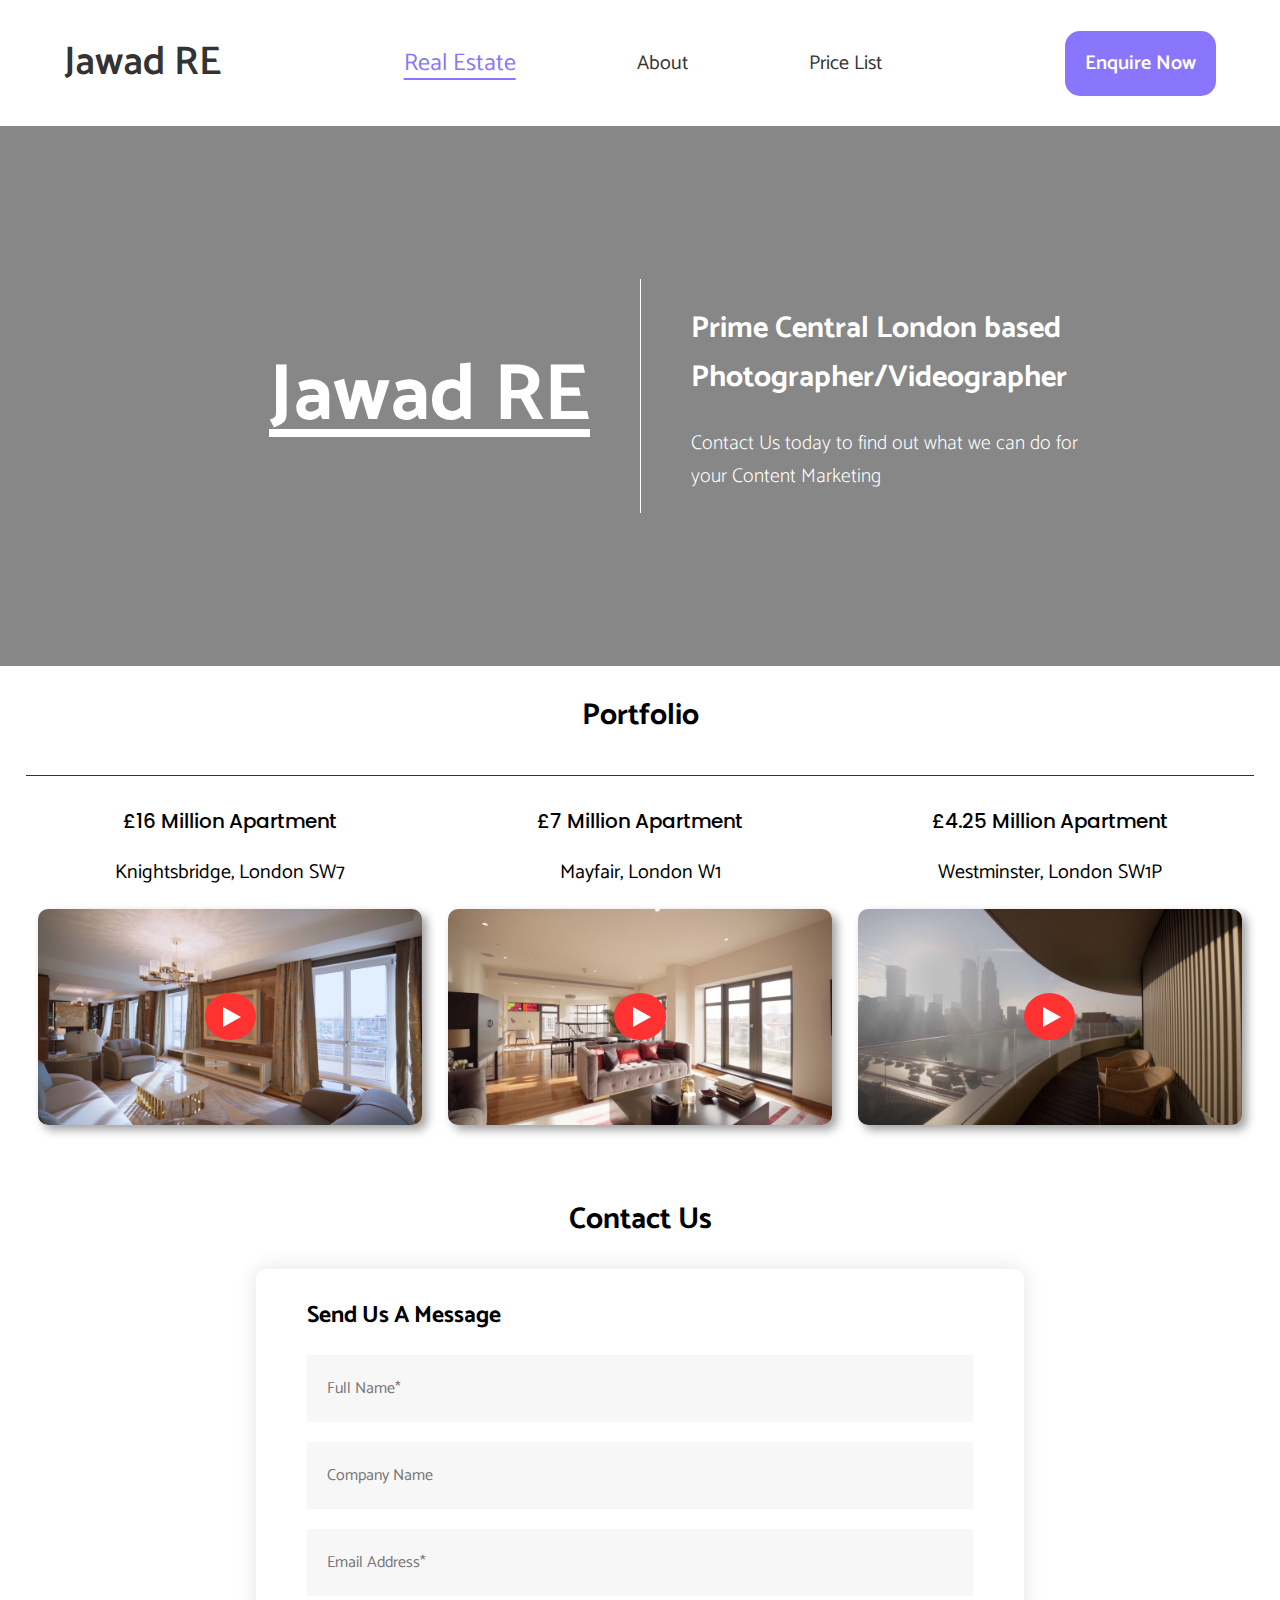
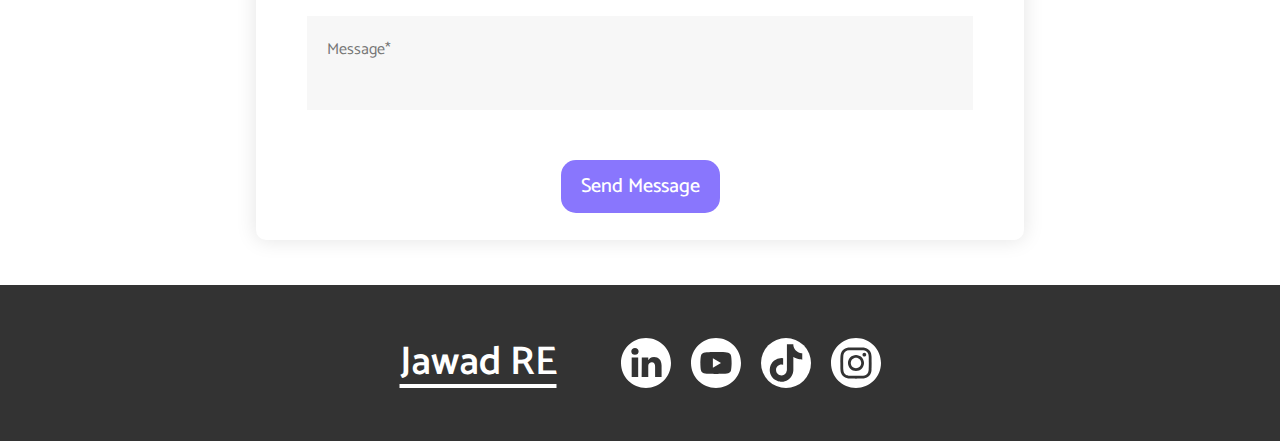
==== commit 11778542: "Add files via upload" ====
--- a/index.html
+++ b/index.html
@@ -5,7 +5,10 @@
   <meta http-equiv="X-UA-Compatible" content="IE=edge">
   <meta name="viewport" content="width=device-width, initial-scale=1.0">
   <title>Central London Videography</title>
-
+  <meta name="description" content="We are Real Estate Videographers and Photographers based in Central London.
+                                    Covering areas such as Marylebone, Mayfair, Knightsbridge, Chelsea, Kensington, Notting Hill and more.">
+  <link rel="shortcut icon" href="assets/favicon.ico" type="image/x-icon">
+  
   <script src="https://www.google.com/recaptcha/api.js" async defer></script>
 
   <link rel="stylesheet" href="styles/styles.css">
@@ -17,15 +20,15 @@
   
   <header id="home">
 
-    <div class="logo-container"><a href="index.html">Jawad RE</a></div>
+    <div class="logo-container"><a href="./">Jawad RE</a></div>
 
     <nav class="nav-bar">
       <ul class="header-links">
-        <li class="nav-link"><a id="current-page" href="index.html">Real Estate</a></li>
+        <li class="nav-link"><a id="current-page" href="./">Real Estate</a></li>
 
-        <li class="nav-link"><a href="about.html">About</a></li>
+        <li class="nav-link"><a href="./about">About</a></li>
 
-        <li class="nav-link"><a href="price-list.html">Price List</a></li>
+        <li class="nav-link"><a href="./price-list">Price List</a></li>
       </ul>
     </nav>
 
@@ -40,8 +43,8 @@
   <main>
 
     <section class="hero">
-      <video autoplay muted loop class="background-video">
-        <source type="video/mp4" src="/video-portfolio-site/assets/portfolio-hero-bg.mp4">
+      <video autoplay muted loop playsinline class="background-video">
+        <source type="video/mp4" src="assets/portfolio-hero-bg.mp4">
       </video>
 
       <div class="hero-text">
@@ -148,7 +151,7 @@
   <footer>
     <div class="footer-branding">
 
-      <div class="logo-container"><a href="index.html#home">Jawad RE</a></div>
+      <div class="logo-container"><a href="./">Jawad RE</a></div>
 
       <div class="footer-social-links">
         <div class="social-icon linkedin-icon">
@@ -162,32 +165,21 @@
             <?xml version="1.0" ?><!DOCTYPE svg  PUBLIC '-//W3C//DTD SVG 1.1//EN'  'http://www.w3.org/Graphics/SVG/1.1/DTD/svg11.dtd'><svg height="100%" style="fill-rule:evenodd;clip-rule:evenodd;stroke-linejoin:round;stroke-miterlimit:2;" version="1.1" viewBox="0 0 512 512" width="100%" xml:space="preserve" xmlns="http://www.w3.org/2000/svg" xmlns:serif="http://www.serif.com/" xmlns:xlink="http://www.w3.org/1999/xlink"><path fill="white" d="M256,0c141.29,0 256,114.71 256,256c0,141.29 -114.71,256 -256,256c-141.29,0 -256,-114.71 -256,-256c0,-141.29 114.71,-256 256,-256Zm153.315,178.978c-3.68,-13.769 -14.522,-24.61 -28.29,-28.29c-24.958,-6.688 -125.025,-6.688 -125.025,-6.688c0,0 -100.067,0 -125.025,6.688c-13.765,3.68 -24.61,14.521 -28.29,28.29c-6.685,24.955 -6.685,77.024 -6.685,77.024c0,0 0,52.067 6.685,77.02c3.68,13.769 14.525,24.614 28.29,28.293c24.958,6.685 125.025,6.685 125.025,6.685c0,0 100.067,0 125.025,-6.685c13.768,-3.679 24.61,-14.524 28.29,-28.293c6.685,-24.953 6.685,-77.02 6.685,-77.02c0,0 0,-52.069 -6.685,-77.024Zm-185.316,125.025l0,-96.002l83.137,48.001l-83.137,48.001Z"/></svg>
           </a>
         </div>
+
+        <div class="social-icon tiktok-icon">
+          <a href="https://www.tiktok.com/@jawadamd" target="_blank">
+            <?xml version="1.0" encoding="utf-8"?><svg width="100%" height="100%" style="fill-rule:evenodd;clip-rule:evenodd;stroke-linejoin:round;stroke-miterlimit:2;" viewBox="0 0 512 512" id="icons" xmlns="http://www.w3.org/2000/svg"><path fill="#333" d="M412.19,118.66a109.27,109.27,0,0,1-9.45-5.5,132.87,132.87,0,0,1-24.27-20.62c-18.1-20.71-24.86-41.72-27.35-56.43h.1C349.14,23.9,350,16,350.13,16H267.69V334.78c0,4.28,0,8.51-.18,12.69,0,.52-.05,1-.08,1.56,0,.23,0,.47-.05.71,0,.06,0,.12,0,.18a70,70,0,0,1-35.22,55.56,68.8,68.8,0,0,1-34.11,9c-38.41,0-69.54-31.32-69.54-70s31.13-70,69.54-70a68.9,68.9,0,0,1,21.41,3.39l.1-83.94a153.14,153.14,0,0,0-118,34.52,161.79,161.79,0,0,0-35.3,43.53c-3.48,6-16.61,30.11-18.2,69.24-1,22.21,5.67,45.22,8.85,54.73v.2c2,5.6,9.75,24.71,22.38,40.82A167.53,167.53,0,0,0,115,470.66v-.2l.2.2C155.11,497.78,199.36,496,199.36,496c7.66-.31,33.32,0,62.46-13.81,32.32-15.31,50.72-38.12,50.72-38.12a158.46,158.46,0,0,0,27.64-45.93c7.46-19.61,9.95-43.13,9.95-52.53V176.49c1,.6,14.32,9.41,14.32,9.41s19.19,12.3,49.13,20.31c21.48,5.7,50.42,6.9,50.42,6.9V131.27C453.86,132.37,433.27,129.17,412.19,118.66Z"/></svg>
+          </a>
+        </div>
      
         <div class="social-icon instagram-icon">
-          <a href="https://www.instagram.com/jawadrealestate/" target="_blank">
-            <?xml version="1.0" ?><!DOCTYPE svg  PUBLIC '-//W3C//DTD SVG 1.1//EN'  'http://www.w3.org/Graphics/SVG/1.1/DTD/svg11.dtd'><svg height="100%" style="fill-rule:evenodd;clip-rule:evenodd;stroke-linejoin:round;stroke-miterlimit:2;" version="1.1" viewBox="0 0 512 512" width="100%" xml:space="preserve" xmlns="http://www.w3.org/2000/svg" xmlns:serif="http://www.serif.com/" xmlns:xlink="http://www.w3.org/1999/xlink"><path fill="white" d="M256,0c141.29,0 256,114.71 256,256c0,141.29 -114.71,256 -256,256c-141.29,0 -256,-114.71 -256,-256c0,-141.29 114.71,-256 256,-256Zm0,96c-43.453,0 -48.902,0.184 -65.968,0.963c-17.03,0.777 -28.661,3.482 -38.839,7.437c-10.521,4.089 -19.444,9.56 -28.339,18.455c-8.895,8.895 -14.366,17.818 -18.455,28.339c-3.955,10.177 -6.659,21.808 -7.437,38.838c-0.778,17.066 -0.962,22.515 -0.962,65.968c0,43.453 0.184,48.902 0.962,65.968c0.778,17.03 3.482,28.661 7.437,38.838c4.089,10.521 9.56,19.444 18.455,28.34c8.895,8.895 17.818,14.366 28.339,18.455c10.178,3.954 21.809,6.659 38.839,7.436c17.066,0.779 22.515,0.963 65.968,0.963c43.453,0 48.902,-0.184 65.968,-0.963c17.03,-0.777 28.661,-3.482 38.838,-7.436c10.521,-4.089 19.444,-9.56 28.34,-18.455c8.895,-8.896 14.366,-17.819 18.455,-28.34c3.954,-10.177 6.659,-21.808 7.436,-38.838c0.779,-17.066 0.963,-22.515 0.963,-65.968c0,-43.453 -0.184,-48.902 -0.963,-65.968c-0.777,-17.03 -3.482,-28.661 -7.436,-38.838c-4.089,-10.521 -9.56,-19.444 -18.455,-28.339c-8.896,-8.895 -17.819,-14.366 -28.34,-18.455c-10.177,-3.955 -21.808,-6.66 -38.838,-7.437c-17.066,-0.779 -22.515,-0.963 -65.968,-0.963Zm0,28.829c42.722,0 47.782,0.163 64.654,0.933c15.6,0.712 24.071,3.318 29.709,5.509c7.469,2.902 12.799,6.37 18.397,11.969c5.6,5.598 9.067,10.929 11.969,18.397c2.191,5.638 4.798,14.109 5.509,29.709c0.77,16.872 0.933,21.932 0.933,64.654c0,42.722 -0.163,47.782 -0.933,64.654c-0.711,15.6 -3.318,24.071 -5.509,29.709c-2.902,7.469 -6.369,12.799 -11.969,18.397c-5.598,5.6 -10.928,9.067 -18.397,11.969c-5.638,2.191 -14.109,4.798 -29.709,5.509c-16.869,0.77 -21.929,0.933 -64.654,0.933c-42.725,0 -47.784,-0.163 -64.654,-0.933c-15.6,-0.711 -24.071,-3.318 -29.709,-5.509c-7.469,-2.902 -12.799,-6.369 -18.398,-11.969c-5.599,-5.598 -9.066,-10.928 -11.968,-18.397c-2.191,-5.638 -4.798,-14.109 -5.51,-29.709c-0.77,-16.872 -0.932,-21.932 -0.932,-64.654c0,-42.722 0.162,-47.782 0.932,-64.654c0.712,-15.6 3.319,-24.071 5.51,-29.709c2.902,-7.468 6.369,-12.799 11.968,-18.397c5.599,-5.599 10.929,-9.067 18.398,-11.969c5.638,-2.191 14.109,-4.797 29.709,-5.509c16.872,-0.77 21.932,-0.933 64.654,-0.933Zm0,49.009c-45.377,0 -82.162,36.785 -82.162,82.162c0,45.377 36.785,82.162 82.162,82.162c45.377,0 82.162,-36.785 82.162,-82.162c0,-45.377 -36.785,-82.162 -82.162,-82.162Zm0,135.495c-29.455,0 -53.333,-23.878 -53.333,-53.333c0,-29.455 23.878,-53.333 53.333,-53.333c29.455,0 53.333,23.878 53.333,53.333c0,29.455 -23.878,53.333 -53.333,53.333Zm104.609,-138.741c0,10.604 -8.597,19.199 -19.201,19.199c-10.603,0 -19.199,-8.595 -19.199,-19.199c0,-10.604 8.596,-19.2 19.199,-19.2c10.604,0 19.201,8.596 19.201,19.2Z"/></svg>
+          <a href="https://www.instagram.com/jawadamd_/" target="_blank">
+            <?xml version="1.0" ?><!DOCTYPE svg  PUBLIC '-//W3C//DTD SVG 1.1//EN'  'http://www.w3.org/Graphics/SVG/1.1/DTD/svg11.dtd'><svg height="100%" filter="invert(fill-rule)" style="fill-rule:evenodd;clip-rule:evenodd;stroke-linejoin:round;stroke-miterlimit:2;" version="1.1" viewBox="0 0 512 512" width="100%" xml:space="preserve" xmlns="http://www.w3.org/2000/svg" xmlns:serif="http://www.serif.com/" xmlns:xlink="http://www.w3.org/1999/xlink"><path fill="white" d="M256,0c141.29,0 256,114.71 256,256c0,141.29 -114.71,256 -256,256c-141.29,0 -256,-114.71 -256,-256c0,-141.29 114.71,-256 256,-256Zm0,96c-43.453,0 -48.902,0.184 -65.968,0.963c-17.03,0.777 -28.661,3.482 -38.839,7.437c-10.521,4.089 -19.444,9.56 -28.339,18.455c-8.895,8.895 -14.366,17.818 -18.455,28.339c-3.955,10.177 -6.659,21.808 -7.437,38.838c-0.778,17.066 -0.962,22.515 -0.962,65.968c0,43.453 0.184,48.902 0.962,65.968c0.778,17.03 3.482,28.661 7.437,38.838c4.089,10.521 9.56,19.444 18.455,28.34c8.895,8.895 17.818,14.366 28.339,18.455c10.178,3.954 21.809,6.659 38.839,7.436c17.066,0.779 22.515,0.963 65.968,0.963c43.453,0 48.902,-0.184 65.968,-0.963c17.03,-0.777 28.661,-3.482 38.838,-7.436c10.521,-4.089 19.444,-9.56 28.34,-18.455c8.895,-8.896 14.366,-17.819 18.455,-28.34c3.954,-10.177 6.659,-21.808 7.436,-38.838c0.779,-17.066 0.963,-22.515 0.963,-65.968c0,-43.453 -0.184,-48.902 -0.963,-65.968c-0.777,-17.03 -3.482,-28.661 -7.436,-38.838c-4.089,-10.521 -9.56,-19.444 -18.455,-28.339c-8.896,-8.895 -17.819,-14.366 -28.34,-18.455c-10.177,-3.955 -21.808,-6.66 -38.838,-7.437c-17.066,-0.779 -22.515,-0.963 -65.968,-0.963Zm0,28.829c42.722,0 47.782,0.163 64.654,0.933c15.6,0.712 24.071,3.318 29.709,5.509c7.469,2.902 12.799,6.37 18.397,11.969c5.6,5.598 9.067,10.929 11.969,18.397c2.191,5.638 4.798,14.109 5.509,29.709c0.77,16.872 0.933,21.932 0.933,64.654c0,42.722 -0.163,47.782 -0.933,64.654c-0.711,15.6 -3.318,24.071 -5.509,29.709c-2.902,7.469 -6.369,12.799 -11.969,18.397c-5.598,5.6 -10.928,9.067 -18.397,11.969c-5.638,2.191 -14.109,4.798 -29.709,5.509c-16.869,0.77 -21.929,0.933 -64.654,0.933c-42.725,0 -47.784,-0.163 -64.654,-0.933c-15.6,-0.711 -24.071,-3.318 -29.709,-5.509c-7.469,-2.902 -12.799,-6.369 -18.398,-11.969c-5.599,-5.598 -9.066,-10.928 -11.968,-18.397c-2.191,-5.638 -4.798,-14.109 -5.51,-29.709c-0.77,-16.872 -0.932,-21.932 -0.932,-64.654c0,-42.722 0.162,-47.782 0.932,-64.654c0.712,-15.6 3.319,-24.071 5.51,-29.709c2.902,-7.468 6.369,-12.799 11.968,-18.397c5.599,-5.599 10.929,-9.067 18.398,-11.969c5.638,-2.191 14.109,-4.797 29.709,-5.509c16.872,-0.77 21.932,-0.933 64.654,-0.933Zm0,49.009c-45.377,0 -82.162,36.785 -82.162,82.162c0,45.377 36.785,82.162 82.162,82.162c45.377,0 82.162,-36.785 82.162,-82.162c0,-45.377 -36.785,-82.162 -82.162,-82.162Zm0,135.495c-29.455,0 -53.333,-23.878 -53.333,-53.333c0,-29.455 23.878,-53.333 53.333,-53.333c29.455,0 53.333,23.878 53.333,53.333c0,29.455 -23.878,53.333 -53.333,53.333Zm104.609,-138.741c0,10.604 -8.597,19.199 -19.201,19.199c-10.603,0 -19.199,-8.595 -19.199,-19.199c0,-10.604 8.596,-19.2 19.199,-19.2c10.604,0 19.201,8.596 19.201,19.2Z"/></svg>
           </a>
         </div>
       </div>
 
     </div>
-
-  <!--
-    <div class="footer-useful-links">
-      <div class="footer-title">
-        <h2>Useful Links</h2>
-      </div>
-      <div class="footer-link-container">
-        <nav>
-          <ul class="footer-links">
-            <li><a href="#">Real Estate Videography</a></li>
-            <li><a href="#">About</a></li>
-            <li><a href="#">Contact Us</a></li>
-          </ul>
-        </nav>
-      </div>
-    </div>
-  -->
 
   </footer>
 
--- a/styles/footer.css
+++ b/styles/footer.css
@@ -33,6 +33,17 @@
     scale: 1.2;
   }
 
+  .tiktok-icon {
+    height: 50px;
+    width: 50px;
+    background-color: white;
+    border-radius: 50%;
+  }
+
+  .tiktok-icon svg {
+    transform: scale(0.8);
+  }
+
 /* RESPONSIVE DESIGN */
 
 @media (max-width: 500px) {
--- a/styles/index.css
+++ b/styles/index.css
@@ -274,6 +274,7 @@
 
   .video-thumbnail img {
     max-height: 200px;
+    width: auto;
   }
 
 }